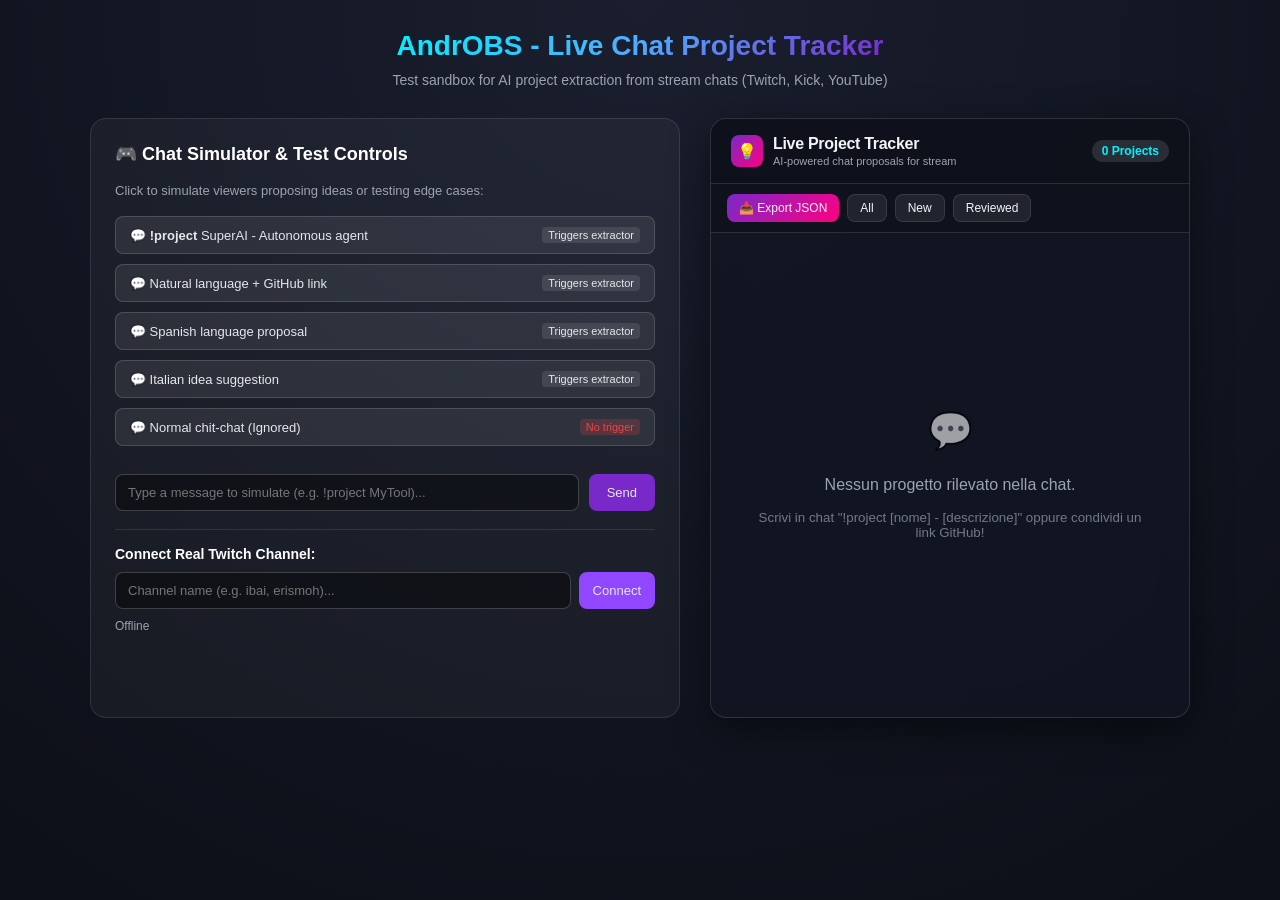
==== index.html @ 9c3f2694 "Initial commit: AndrOBS Live Chat Project Tracker" ====
<!DOCTYPE html>
<html lang="en">
<head>
  <meta charset="UTF-8">
  <meta name="viewport" content="width=device-width, initial-scale=1.0">
  <title>AndrOBS - Live Chat Project Tracker (Demo & Test Sandbox)</title>
  <link rel="stylesheet" href="chat_project_tracker.css">
  <style>
    body {
      margin: 0;
      padding: 30px;
      background: radial-gradient(circle at top, #1a1e2e 0%, #0c0f17 100%);
      color: #fff;
      font-family: -apple-system, BlinkMacSystemFont, "Segoe UI", Roboto, sans-serif;
      min-height: 100vh;
      box-sizing: border-box;
      display: flex;
      flex-direction: column;
      align-items: center;
    }

    .demo-header {
      text-align: center;
      margin-bottom: 30px;
      max-width: 800px;
    }

    .demo-header h1 {
      font-size: 28px;
      margin: 0 0 10px 0;
      background: linear-gradient(135deg, #00f2fe 0%, #4facfe 50%, #7928ca 100%);
      -webkit-background-clip: text;
      -webkit-text-fill-color: transparent;
    }

    .demo-header p {
      color: #9ca3af;
      margin: 0;
      font-size: 14px;
    }

    .layout-grid {
      display: grid;
      grid-template-columns: 1fr 480px;
      gap: 30px;
      max-width: 1100px;
      width: 100%;
    }

    .chat-sim-card {
      background: rgba(255, 255, 255, 0.04);
      border: 1px solid rgba(255, 255, 255, 0.1);
      border-radius: 16px;
      padding: 24px;
      display: flex;
      flex-direction: column;
      gap: 18px;
      box-sizing: border-box;
    }

    .chat-sim-card h2 {
      margin: 0;
      font-size: 18px;
      display: flex;
      align-items: center;
      gap: 8px;
    }

    .sim-buttons {
      display: flex;
      flex-direction: column;
      gap: 10px;
    }

    .sim-btn {
      background: rgba(255, 255, 255, 0.08);
      border: 1px solid rgba(255, 255, 255, 0.15);
      color: #e5e7eb;
      padding: 10px 14px;
      border-radius: 8px;
      font-size: 13px;
      text-align: left;
      cursor: pointer;
      transition: all 0.2s ease;
      display: flex;
      justify-content: space-between;
      align-items: center;
    }

    .sim-btn:hover {
      background: rgba(255, 255, 255, 0.15);
      border-color: #00f2fe;
      transform: translateX(4px);
    }

    .sim-btn span.badge {
      font-size: 11px;
      padding: 2px 6px;
      border-radius: 4px;
      background: rgba(255, 255, 255, 0.1);
    }

    .custom-msg-wrap {
      display: flex;
      gap: 10px;
      margin-top: 10px;
    }

    .custom-input {
      flex: 1;
      background: rgba(0, 0, 0, 0.4);
      border: 1px solid rgba(255, 255, 255, 0.2);
      border-radius: 8px;
      padding: 10px 12px;
      color: #fff;
      font-size: 13px;
    }

    .custom-input:focus {
      outline: none;
      border-color: #7928ca;
    }

    .twitch-connect-box {
      border-top: 1px solid rgba(255, 255, 255, 0.1);
      padding-top: 16px;
      display: flex;
      flex-direction: column;
      gap: 10px;
    }

    .twitch-input-row {
      display: flex;
      gap: 8px;
    }

    .status-pill {
      font-size: 12px;
      color: #9ca3af;
    }
  </style>
</head>
<body>

  <div class="demo-header">
    <h1>AndrOBS - Live Chat Project Tracker</h1>
    <p>Test sandbox for AI project extraction from stream chats (Twitch, Kick, YouTube)</p>
  </div>

  <div class="layout-grid">
    <!-- Left column: Chat Simulation & Live Twitch connection -->
    <div class="chat-sim-card">
      <h2>🎮 Chat Simulator & Test Controls</h2>
      <p style="color: #9ca3af; font-size: 13px; margin: 0;">Click to simulate viewers proposing ideas or testing edge cases:</p>

      <div class="sim-buttons">
        <button class="sim-btn" onclick="sendSimMsg('AlexDev', '!project SuperAI - Autonomous agent for Discord moderation', '#60a5fa')">
          <span>💬 <b>!project</b> SuperAI - Autonomous agent</span>
          <span class="badge">Triggers extractor</span>
        </button>

        <button class="sim-btn" onclick="sendSimMsg('SofiaCode', 'Hey streamer! Check out my open-source project: https://github.com/sofia/voice-transcriber-app', '#f472b6')">
          <span>💬 Natural language + GitHub link</span>
          <span class="badge">Triggers extractor</span>
        </button>

        <button class="sim-btn" onclick="sendSimMsg('Carlos_VE', '¡Hola! He creado una app para calcular estadísticas de la NBA: https://nbastats.vercel.app', '#34d399')">
          <span>💬 Spanish language proposal</span>
          <span class="badge">Triggers extractor</span>
        </button>

        <button class="sim-btn" onclick="sendSimMsg('MarcoIT', 'Un\'idea per te: potresti fare un bot che riassume la chat ogni 10 minuti!', '#fbbf24')">
          <span>💬 Italian idea suggestion</span>
          <span class="badge">Triggers extractor</span>
        </button>

        <button class="sim-btn" onclick="sendSimMsg('Gamer99', 'GG streamer! Great play, keep it up!', '#9ca3af')">
          <span>💬 Normal chit-chat (Ignored)</span>
          <span class="badge" style="background: rgba(239, 68, 68, 0.2); color: #ef4444;">No trigger</span>
        </button>
      </div>

      <div class="custom-msg-wrap">
        <input type="text" id="custom-text" class="custom-input" placeholder="Type a message to simulate (e.g. !project MyTool)..." onkeydown="if(event.key==='Enter') sendCustomMsg()">
        <button class="sim-btn" style="background: #7928ca; border: none; padding: 10px 18px;" onclick="sendCustomMsg()">Send</button>
      </div>

      <!-- Real Twitch Channel Connect option -->
      <div class="twitch-connect-box">
        <h3 style="margin: 0; font-size: 14px;">Connect Real Twitch Channel:</h3>
        <div class="twitch-input-row">
          <input type="text" id="twitch-channel" class="custom-input" placeholder="Channel name (e.g. ibai, erismoh)...">
          <button class="sim-btn" style="background: #9146ff; border: none;" onclick="connectTwitchChannel()">Connect</button>
        </div>
        <div id="twitch-status" class="status-pill">Offline</div>
      </div>
    </div>

    <!-- Right column: The Widget Root -->
    <div id="chat-project-tracker-root"></div>
  </div>

  <script src="chat_project_tracker.js"></script>
  <script>
    // Initialize the Tracker
    const tracker = new ChatProjectTracker({
      containerId: 'chat-project-tracker-root',
      onProjectAdded: (p) => {
        console.log('[Tracker] New Project captured:', p);
      }
    });
    window.chatTracker = tracker;

    // Simulation helper
    function sendSimMsg(author, text, color) {
      const msg = {
        id: 'msg_' + Date.now(),
        author: author,
        text: text,
        color: color || '#60a5fa',
        timestamp: Date.now()
      };
      tracker.processMessage(msg);
    }

    function sendCustomMsg() {
      const input = document.getElementById('custom-text');
      const text = input.value.trim();
      if (!text) return;
      sendSimMsg('Viewer', text, '#a78bfa');
      input.value = '';
    }

    // Real Twitch connection via WebSocket IRC
    let socket = null;
    function connectTwitchChannel() {
      const input = document.getElementById('twitch-channel');
      const statusEl = document.getElementById('twitch-status');
      const channel = input.value.trim().toLowerCase();
      if (!channel) return;

      if (socket) socket.close();
      statusEl.textContent = `Connecting to #${channel}...`;
      statusEl.style.color = '#fbbf24';

      socket = new WebSocket('wss://irc-ws.chat.twitch.tv:443');
      socket.onopen = () => {
        socket.send('CAP REQ :twitch.tv/tags');
        socket.send('PASS SCHMOOPIIE');
        socket.send(`NICK justinfan${Math.floor(Math.random() * 80000)}`);
        socket.send(`JOIN #${channel}`);
        statusEl.textContent = `Connected to #${channel}`;
        statusEl.style.color = '#34d399';
      };

      socket.onmessage = (event) => {
        const lines = event.data.split('\r\n');
        lines.forEach(line => {
          if (line.startsWith('PING')) {
            socket.send('PONG :tmi.twitch.tv');
          } else if (line.includes('PRIVMSG')) {
            // Simple parser
            const parts = line.split(' ');
            let tags = {};
            if (parts[0].startsWith('@')) {
              parts[0].substring(1).split(';').forEach(kv => {
                const [k, v] = kv.split('=');
                tags[k] = v;
              });
              parts.shift();
            }
            const author = tags['display-name'] || (parts[0].split('!')[0].substring(1));
            const color = tags['color'] || '#60a5fa';
            parts.shift(); // remove command
            parts.shift(); // remove channel
            const text = parts.join(' ').substring(1);
            
            tracker.processMessage({
              id: tags['id'] || ('tw_' + Date.now()),
              author: author,
              text: text,
              color: color,
              timestamp: Date.now()
            });
          }
        });
      };

      socket.onerror = () => {
        statusEl.textContent = `Error connecting to #${channel}`;
        statusEl.style.color = '#ef4444';
      };
    }
  </script>
</body>
</html>
---- chat_project_tracker.css ----
/* chat_project_tracker.css - AndrOBS Chat Project Tracker Widget */
:root {
  --cpt-bg: rgba(18, 22, 34, 0.90);
  --cpt-border: rgba(255, 255, 255, 0.12);
  --cpt-accent: #7928ca;
  --cpt-accent-gradient: linear-gradient(135deg, #7928ca 0%, #ff0080 100%);
  --cpt-accent-cyan: #00f2fe;
  --cpt-card-bg: rgba(255, 255, 255, 0.05);
  --cpt-card-hover: rgba(255, 255, 255, 0.09);
  --cpt-text-main: #f3f4f6;
  --cpt-text-muted: #9ca3af;
  --cpt-badge-new: #10b981;
  --cpt-badge-review: #f59e0b;
}

.cpt-container {
  font-family: -apple-system, BlinkMacSystemFont, "Segoe UI", Roboto, "Helvetica Neue", Arial, sans-serif;
  color: var(--cpt-text-main);
  background: var(--cpt-bg);
  backdrop-filter: blur(16px);
  -webkit-backdrop-filter: blur(16px);
  border: 1px solid var(--cpt-border);
  border-radius: 16px;
  box-shadow: 0 12px 40px rgba(0, 0, 0, 0.45);
  display: flex;
  flex-direction: column;
  max-width: 480px;
  width: 100%;
  height: 600px;
  overflow: hidden;
  box-sizing: border-box;
}

.cpt-header {
  padding: 16px 20px;
  background: rgba(0, 0, 0, 0.2);
  border-bottom: 1px solid var(--cpt-border);
  display: flex;
  align-items: center;
  justify-content: space-between;
}

.cpt-title-wrap {
  display: flex;
  align-items: center;
  gap: 10px;
}

.cpt-icon {
  width: 32px;
  height: 32px;
  background: var(--cpt-accent-gradient);
  border-radius: 8px;
  display: flex;
  align-items: center;
  justify-content: center;
  font-size: 16px;
  font-weight: bold;
}

.cpt-title {
  margin: 0;
  font-size: 16px;
  font-weight: 700;
  letter-spacing: -0.3px;
}

.cpt-subtitle {
  margin: 2px 0 0 0;
  font-size: 11px;
  color: var(--cpt-text-muted);
}

.cpt-badge-count {
  background: rgba(255, 255, 255, 0.12);
  color: var(--cpt-accent-cyan);
  padding: 4px 10px;
  border-radius: 20px;
  font-size: 12px;
  font-weight: 600;
}

.cpt-actions {
  display: flex;
  gap: 8px;
  padding: 10px 16px;
  background: rgba(0, 0, 0, 0.15);
  border-bottom: 1px solid var(--cpt-border);
}

.cpt-btn {
  background: rgba(255, 255, 255, 0.08);
  border: 1px solid rgba(255, 255, 255, 0.1);
  color: var(--cpt-text-main);
  padding: 6px 12px;
  border-radius: 8px;
  font-size: 12px;
  font-weight: 500;
  cursor: pointer;
  transition: all 0.2s ease;
}

.cpt-btn:hover {
  background: rgba(255, 255, 255, 0.15);
  border-color: rgba(255, 255, 255, 0.25);
  transform: translateY(-1px);
}

.cpt-btn-primary {
  background: var(--cpt-accent-gradient);
  border: none;
}

.cpt-btn-primary:hover {
  opacity: 0.9;
}

.cpt-list {
  flex: 1;
  padding: 14px 16px;
  overflow-y: auto;
  display: flex;
  flex-direction: column;
  gap: 12px;
}

.cpt-list::-webkit-scrollbar {
  width: 6px;
}

.cpt-list::-webkit-scrollbar-thumb {
  background: rgba(255, 255, 255, 0.15);
  border-radius: 3px;
}

.cpt-card {
  background: var(--cpt-card-bg);
  border: 1px solid var(--cpt-border);
  border-radius: 12px;
  padding: 12px 14px;
  transition: all 0.2s ease;
  position: relative;
  display: flex;
  flex-direction: column;
  gap: 6px;
}

.cpt-card:hover {
  background: var(--cpt-card-hover);
  border-color: rgba(255, 255, 255, 0.22);
  transform: translateY(-2px);
  box-shadow: 0 4px 15px rgba(0, 0, 0, 0.2);
}

.cpt-card-header {
  display: flex;
  align-items: center;
  justify-content: space-between;
  gap: 8px;
}

.cpt-card-title {
  font-size: 14px;
  font-weight: 600;
  margin: 0;
  color: #fff;
  display: flex;
  align-items: center;
  gap: 6px;
}

.cpt-tag {
  font-size: 10px;
  font-weight: 600;
  padding: 2px 7px;
  border-radius: 4px;
  text-transform: uppercase;
}

.cpt-tag-new {
  background: rgba(16, 185, 129, 0.2);
  color: var(--cpt-badge-new);
  border: 1px solid rgba(16, 185, 129, 0.3);
}

.cpt-tag-reviewed {
  background: rgba(245, 158, 11, 0.2);
  color: var(--cpt-badge-review);
  border: 1px solid rgba(245, 158, 11, 0.3);
}

.cpt-card-desc {
  font-size: 12px;
  color: var(--cpt-text-muted);
  margin: 0;
  line-height: 1.4;
}

.cpt-card-footer {
  display: flex;
  align-items: center;
  justify-content: space-between;
  margin-top: 4px;
  font-size: 11px;
}

.cpt-card-author {
  color: #60a5fa;
  font-weight: 500;
}

.cpt-card-link {
  color: var(--cpt-accent-cyan);
  text-decoration: none;
  font-weight: 500;
  display: inline-flex;
  align-items: center;
  gap: 4px;
}

.cpt-card-link:hover {
  text-decoration: underline;
}

.cpt-empty-state {
  display: flex;
  flex-direction: column;
  align-items: center;
  justify-content: center;
  height: 100%;
  color: var(--cpt-text-muted);
  text-align: center;
  padding: 20px;
}

.cpt-empty-icon {
  font-size: 36px;
  margin-bottom: 8px;
  opacity: 0.6;
}
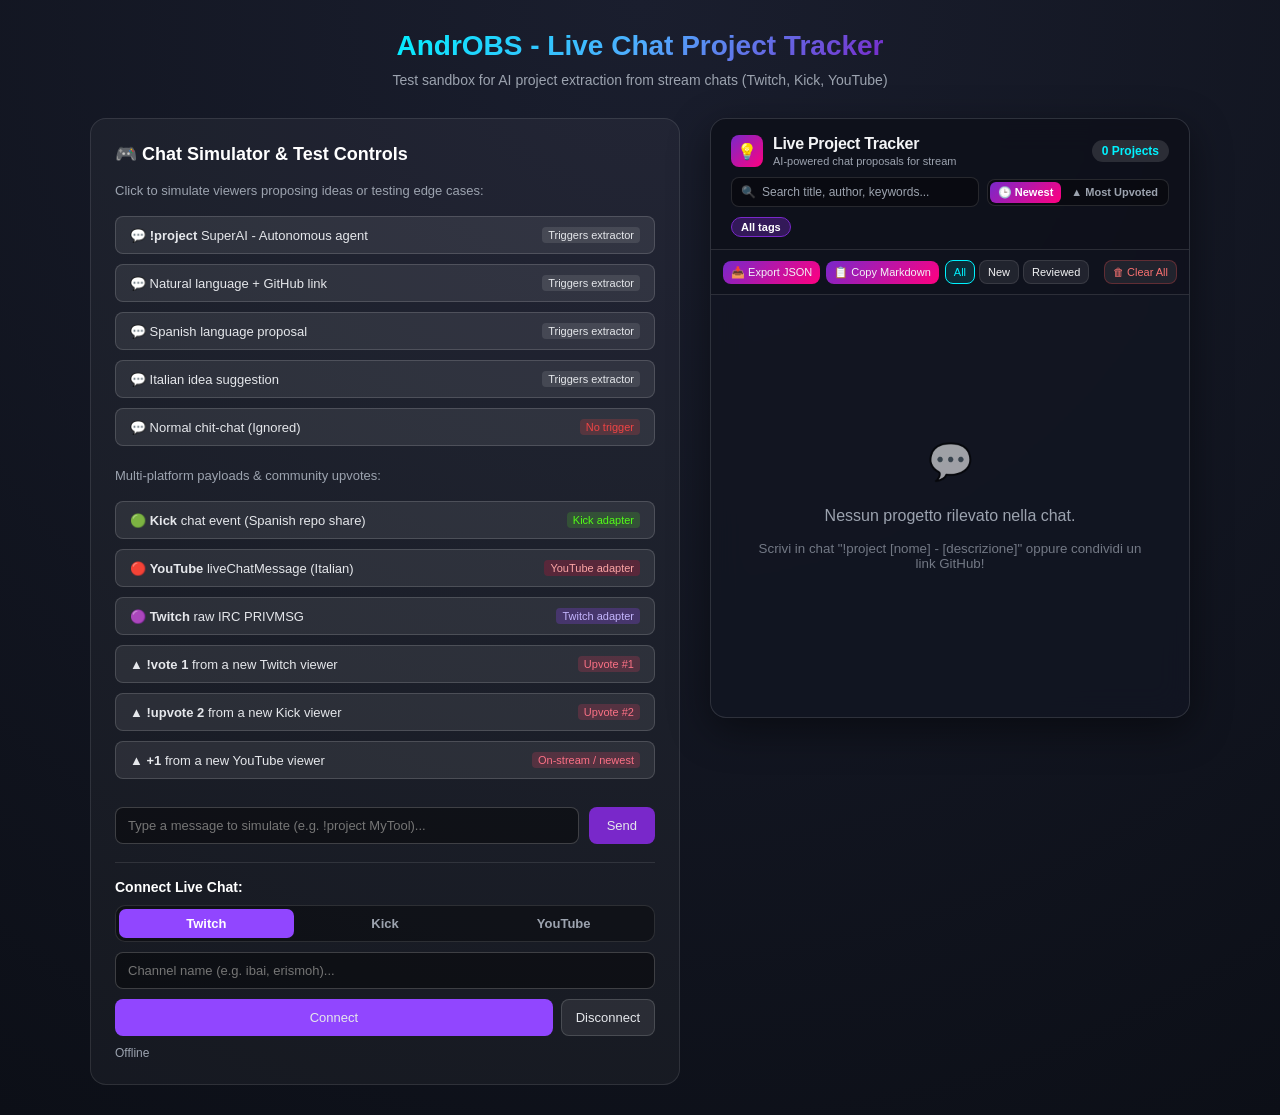
==== commit c3e9a9aa: "Add Show on Stream overlay, community upvotes with sort toggle, and Kick/YouTube chat connectors Co-" ====
--- a/index.html
+++ b/index.html
@@ -121,7 +121,18 @@
       border-color: #7928ca;
     }
 
-    .twitch-connect-box {
+    .sim-section-label {
+      color: #9ca3af;
+      font-size: 13px;
+      margin: 4px 0 0 0;
+    }
+
+    .sim-btn span.badge-kick { background: rgba(83, 252, 24, 0.15); color: #53fc18; }
+    .sim-btn span.badge-youtube { background: rgba(255, 0, 51, 0.2); color: #fca5a5; }
+    .sim-btn span.badge-twitch { background: rgba(145, 70, 255, 0.25); color: #c4b5fd; }
+    .sim-btn span.badge-vote { background: rgba(244, 63, 94, 0.2); color: #fb7185; }
+
+    .connect-box {
       border-top: 1px solid rgba(255, 255, 255, 0.1);
       padding-top: 16px;
       display: flex;
@@ -129,10 +140,52 @@
       gap: 10px;
     }
 
-    .twitch-input-row {
-      display: flex;
+    .platform-tabs {
+      display: flex;
+      gap: 4px;
+      padding: 3px;
+      background: rgba(0, 0, 0, 0.35);
+      border: 1px solid rgba(255, 255, 255, 0.12);
+      border-radius: 10px;
+    }
+
+    .platform-tab {
+      flex: 1;
+      background: transparent;
+      border: none;
+      border-radius: 7px;
+      color: #9ca3af;
+      padding: 7px 10px;
+      font-size: 13px;
+      font-weight: 600;
+      cursor: pointer;
+      transition: all 0.2s ease;
+    }
+
+    .platform-tab:hover { color: #fff; }
+    .platform-tab[aria-selected="true"] { color: #fff; background: var(--tab-color); }
+    .platform-tab[data-platform="kick"][aria-selected="true"] { color: #0b0e14; }
+
+    .platform-panel {
+      display: flex;
+      flex-direction: column;
       gap: 8px;
     }
+
+    .platform-panel[hidden] { display: none; }
+
+    .platform-hint {
+      font-size: 11px;
+      color: #6b7280;
+      margin: 0;
+    }
+
+    .connect-row {
+      display: flex;
+      gap: 8px;
+    }
+
+    .connect-row .sim-btn { justify-content: center; }
 
     .status-pill {
       font-size: 12px;
@@ -180,19 +233,71 @@
         </button>
       </div>
 
+      <p class="sim-section-label">Multi-platform payloads & community upvotes:</p>
+      <div class="sim-buttons">
+        <button class="sim-btn" onclick="simKickMessage()">
+          <span>🟢 <b>Kick</b> chat event (Spanish repo share)</span>
+          <span class="badge badge-kick">Kick adapter</span>
+        </button>
+
+        <button class="sim-btn" onclick="simYouTubeMessage()">
+          <span>🔴 <b>YouTube</b> liveChatMessage (Italian)</span>
+          <span class="badge badge-youtube">YouTube adapter</span>
+        </button>
+
+        <button class="sim-btn" onclick="simTwitchIrc()">
+          <span>🟣 <b>Twitch</b> raw IRC PRIVMSG</span>
+          <span class="badge badge-twitch">Twitch adapter</span>
+        </button>
+
+        <button class="sim-btn" onclick="simTwitchVote('!vote 1')">
+          <span>▲ <b>!vote 1</b> from a new Twitch viewer</span>
+          <span class="badge badge-vote">Upvote #1</span>
+        </button>
+
+        <button class="sim-btn" onclick="simKickVote('!upvote 2')">
+          <span>▲ <b>!upvote 2</b> from a new Kick viewer</span>
+          <span class="badge badge-vote">Upvote #2</span>
+        </button>
+
+        <button class="sim-btn" onclick="simYouTubeVote('+1')">
+          <span>▲ <b>+1</b> from a new YouTube viewer</span>
+          <span class="badge badge-vote">On-stream / newest</span>
+        </button>
+      </div>
+
       <div class="custom-msg-wrap">
         <input type="text" id="custom-text" class="custom-input" placeholder="Type a message to simulate (e.g. !project MyTool)..." onkeydown="if(event.key==='Enter') sendCustomMsg()">
         <button class="sim-btn" style="background: #7928ca; border: none; padding: 10px 18px;" onclick="sendCustomMsg()">Send</button>
       </div>
 
-      <!-- Real Twitch Channel Connect option -->
-      <div class="twitch-connect-box">
-        <h3 style="margin: 0; font-size: 14px;">Connect Real Twitch Channel:</h3>
-        <div class="twitch-input-row">
+      <!-- Live chat connection: Twitch / Kick / YouTube -->
+      <div class="connect-box">
+        <h3 style="margin: 0; font-size: 14px;">Connect Live Chat:</h3>
+        <div class="platform-tabs" role="tablist" aria-label="Chat platform">
+          <button class="platform-tab" role="tab" data-platform="twitch" style="--tab-color: #9146ff;" aria-selected="true">Twitch</button>
+          <button class="platform-tab" role="tab" data-platform="kick" style="--tab-color: #53fc18;" aria-selected="false">Kick</button>
+          <button class="platform-tab" role="tab" data-platform="youtube" style="--tab-color: #ff0033;" aria-selected="false">YouTube</button>
+        </div>
+
+        <div class="platform-panel" role="tabpanel" data-platform="twitch">
           <input type="text" id="twitch-channel" class="custom-input" placeholder="Channel name (e.g. ibai, erismoh)...">
-          <button class="sim-btn" style="background: #9146ff; border: none;" onclick="connectTwitchChannel()">Connect</button>
         </div>
-        <div id="twitch-status" class="status-pill">Offline</div>
+        <div class="platform-panel" role="tabpanel" data-platform="kick" hidden>
+          <input type="text" id="kick-channel" class="custom-input" placeholder="Channel name or chatroom ID (e.g. xqc or 668)...">
+          <p class="platform-hint">If Kick blocks the channel lookup, enter the numeric chatroom ID instead.</p>
+        </div>
+        <div class="platform-panel" role="tabpanel" data-platform="youtube" hidden>
+          <input type="text" id="youtube-video" class="custom-input" placeholder="Live video URL or ID (e.g. youtube.com/watch?v=...)">
+          <input type="password" id="youtube-key" class="custom-input" placeholder="YouTube Data API v3 key" autocomplete="off">
+          <p class="platform-hint">The API key is only kept in memory for this tab and is never saved.</p>
+        </div>
+
+        <div class="connect-row">
+          <button class="sim-btn" id="connect-btn" style="flex: 1; background: #9146ff; border: none;" onclick="connectLiveChat()">Connect</button>
+          <button class="sim-btn" id="disconnect-btn" onclick="disconnectLiveChat()">Disconnect</button>
+        </div>
+        <div id="connect-status" class="status-pill">Offline</div>
       </div>
     </div>
 
@@ -200,6 +305,7 @@
     <div id="chat-project-tracker-root"></div>
   </div>
 
+  <script src="chat_connectors.js"></script>
   <script src="chat_project_tracker.js"></script>
   <script>
     // Initialize the Tracker
@@ -231,65 +337,126 @@
       input.value = '';
     }
 
-    // Real Twitch connection via WebSocket IRC
-    let socket = null;
+    // ---------- Multi-platform simulators (raw payloads go through the real adapters) ----------
+    const VIEWER_NAMES = ['PixelPablo', 'LunaLoops', 'ByteBard', 'GiuliaGG', 'NeoNacho', 'CodeKoala', 'MateoMod', 'RustyRaccoon'];
+    let simViewerSeq = 0;
+    function nextViewer() {
+      const name = VIEWER_NAMES[simViewerSeq % VIEWER_NAMES.length];
+      const round = Math.floor(simViewerSeq / VIEWER_NAMES.length);
+      simViewerSeq++;
+      return round ? `${name}${round + 1}` : name;
+    }
+
+    function kickFrame(username, color, content) {
+      // Shape of a kick.com Pusher frame on channel chatrooms.<id>.v2 (data is a JSON string).
+      return JSON.stringify({
+        event: 'App\\Events\\ChatMessageEvent',
+        channel: 'chatrooms.668.v2',
+        data: JSON.stringify({
+          id: crypto.randomUUID(),
+          chatroom_id: 668,
+          content,
+          type: 'message',
+          created_at: new Date().toISOString(),
+          sender: { id: 1000 + simViewerSeq, username, slug: username.toLowerCase(), identity: { color, badges: [] } }
+        })
+      });
+    }
+
+    function youTubeItem(displayName, text, extra = {}) {
+      // Shape of a YouTube Data API v3 liveChatMessage resource.
+      return {
+        kind: 'youtube#liveChatMessage',
+        id: 'LCC.' + Math.random().toString(36).slice(2, 14),
+        snippet: { type: 'textMessageEvent', publishedAt: new Date().toISOString(), hasDisplayContent: true, displayMessage: text, textMessageDetails: { messageText: text } },
+        authorDetails: { channelId: 'UC' + Math.random().toString(36).slice(2, 12), displayName, isChatOwner: false, isChatModerator: false, isChatSponsor: false, ...extra }
+      };
+    }
+
+    function feed(msg) {
+      if (msg) tracker.processMessage(msg);
+    }
+
+    function simKickMessage() {
+      feed(KickAdapter.parse(kickFrame('KickDev_AR', '#53FC18',
+        'Buenas! Les comparto mi repo [emote:37226:KEKW] https://github.com/kickdev/stream-overlay-kit para overlays en vivo')));
+    }
+
+    function simYouTubeMessage() {
+      feed(YouTubeAdapter.parse(youTubeItem('@LucaBuilds',
+        "Ho creato un'estensione per sottotitoli live in OBS: https://live-subs.netlify.app", { isChatSponsor: true })));
+    }
+
+    function simTwitchIrc() {
+      const line = `@badge-info=;badges=;color=#FF7F50;display-name=NightOwl_Dev;id=${crypto.randomUUID()};tmi-sent-ts=${Date.now()} ` +
+        ':nightowl_dev!nightowl_dev@nightowl_dev.tmi.twitch.tv PRIVMSG #androbs :I built a tool that turns VODs into blog posts https://vod2blog.vercel.app';
+      feed(TwitchAdapter.parseLine(line));
+    }
+
+    function simTwitchVote(text) {
+      const name = nextViewer();
+      feed(TwitchAdapter.parseLine(`@color=#A78BFA;display-name=${name};id=${crypto.randomUUID()} :${name.toLowerCase()}!${name.toLowerCase()}@x.tmi.twitch.tv PRIVMSG #androbs :${text}`));
+    }
+
+    function simKickVote(text) {
+      feed(KickAdapter.parse(kickFrame(nextViewer(), '#53FC18', text)));
+    }
+
+    function simYouTubeVote(text) {
+      feed(YouTubeAdapter.parse(youTubeItem('@' + nextViewer(), text)));
+    }
+
+    // ---------- Live chat connectors ----------
+    let activePlatform = 'twitch';
+    let connector = null;
+
+    function setStatus(state, text) {
+      const el = document.getElementById('connect-status');
+      el.textContent = text;
+      el.style.color = { connecting: '#fbbf24', connected: '#34d399', error: '#ef4444' }[state] || '#9ca3af';
+    }
+
+    document.querySelectorAll('.platform-tab').forEach(tab => {
+      tab.addEventListener('click', () => {
+        activePlatform = tab.dataset.platform;
+        document.querySelectorAll('.platform-tab').forEach(t => t.setAttribute('aria-selected', String(t === tab)));
+        document.querySelectorAll('.platform-panel').forEach(p => { p.hidden = p.dataset.platform !== activePlatform; });
+        const btn = document.getElementById('connect-btn');
+        btn.style.background = CPT_PLATFORMS[activePlatform].color;
+        btn.style.color = activePlatform === 'kick' ? '#0b0e14' : '#fff';
+        btn.textContent = `Connect ${CPT_PLATFORMS[activePlatform].label}`;
+      });
+    });
+
+    function connectLiveChat() {
+      if (connector) connector.disconnect();
+      connector = createChatConnector(activePlatform, {
+        onMessage: msg => tracker.processMessage(msg),
+        onStatus: setStatus
+      });
+      if (activePlatform === 'kick') {
+        connector.connect({ channel: document.getElementById('kick-channel').value });
+      } else if (activePlatform === 'youtube') {
+        connector.connect({ video: document.getElementById('youtube-video').value, apiKey: document.getElementById('youtube-key').value });
+      } else {
+        connector.connect({ channel: document.getElementById('twitch-channel').value });
+      }
+    }
+
+    function disconnectLiveChat() {
+      if (connector) connector.disconnect();
+      connector = null;
+      setStatus('offline', 'Offline');
+    }
+
+    ['twitch-channel', 'kick-channel', 'youtube-video', 'youtube-key'].forEach(id => {
+      document.getElementById(id).addEventListener('keydown', e => { if (e.key === 'Enter') connectLiveChat(); });
+    });
+
+    // Backwards-compatible alias for the previous Twitch-only button.
     function connectTwitchChannel() {
-      const input = document.getElementById('twitch-channel');
-      const statusEl = document.getElementById('twitch-status');
-      const channel = input.value.trim().toLowerCase();
-      if (!channel) return;
-
-      if (socket) socket.close();
-      statusEl.textContent = `Connecting to #${channel}...`;
-      statusEl.style.color = '#fbbf24';
-
-      socket = new WebSocket('wss://irc-ws.chat.twitch.tv:443');
-      socket.onopen = () => {
-        socket.send('CAP REQ :twitch.tv/tags');
-        socket.send('PASS SCHMOOPIIE');
-        socket.send(`NICK justinfan${Math.floor(Math.random() * 80000)}`);
-        socket.send(`JOIN #${channel}`);
-        statusEl.textContent = `Connected to #${channel}`;
-        statusEl.style.color = '#34d399';
-      };
-
-      socket.onmessage = (event) => {
-        const lines = event.data.split('\r\n');
-        lines.forEach(line => {
-          if (line.startsWith('PING')) {
-            socket.send('PONG :tmi.twitch.tv');
-          } else if (line.includes('PRIVMSG')) {
-            // Simple parser
-            const parts = line.split(' ');
-            let tags = {};
-            if (parts[0].startsWith('@')) {
-              parts[0].substring(1).split(';').forEach(kv => {
-                const [k, v] = kv.split('=');
-                tags[k] = v;
-              });
-              parts.shift();
-            }
-            const author = tags['display-name'] || (parts[0].split('!')[0].substring(1));
-            const color = tags['color'] || '#60a5fa';
-            parts.shift(); // remove command
-            parts.shift(); // remove channel
-            const text = parts.join(' ').substring(1);
-            
-            tracker.processMessage({
-              id: tags['id'] || ('tw_' + Date.now()),
-              author: author,
-              text: text,
-              color: color,
-              timestamp: Date.now()
-            });
-          }
-        });
-      };
-
-      socket.onerror = () => {
-        statusEl.textContent = `Error connecting to #${channel}`;
-        statusEl.style.color = '#ef4444';
-      };
+      document.querySelector('.platform-tab[data-platform="twitch"]').click();
+      connectLiveChat();
     }
   </script>
 </body>
--- a/chat_project_tracker.css
+++ b/chat_project_tracker.css
@@ -29,15 +29,94 @@
   height: 600px;
   overflow: hidden;
   box-sizing: border-box;
+  position: relative;
 }
 
 .cpt-header {
-  padding: 16px 20px;
+  padding: 16px 20px 12px;
   background: rgba(0, 0, 0, 0.2);
   border-bottom: 1px solid var(--cpt-border);
   display: flex;
+  flex-direction: column;
+  gap: 10px;
+}
+
+.cpt-header-top {
+  display: flex;
   align-items: center;
   justify-content: space-between;
+}
+
+.cpt-search-wrap {
+  position: relative;
+  display: flex;
+  align-items: center;
+}
+
+.cpt-search-icon {
+  position: absolute;
+  left: 10px;
+  font-size: 12px;
+  opacity: 0.6;
+  pointer-events: none;
+}
+
+.cpt-search {
+  width: 100%;
+  box-sizing: border-box;
+  background: rgba(0, 0, 0, 0.35);
+  border: 1px solid var(--cpt-border);
+  border-radius: 8px;
+  padding: 7px 10px 7px 30px;
+  color: var(--cpt-text-main);
+  font-size: 12px;
+  font-family: inherit;
+  transition: border-color 0.2s ease, box-shadow 0.2s ease;
+}
+
+.cpt-search::placeholder {
+  color: var(--cpt-text-muted);
+}
+
+.cpt-search:focus {
+  outline: none;
+  border-color: var(--cpt-accent);
+  box-shadow: 0 0 0 2px rgba(121, 40, 202, 0.25);
+}
+
+.cpt-tag-filters {
+  display: flex;
+  flex-wrap: wrap;
+  gap: 6px;
+}
+
+.cpt-tag-chip {
+  background: rgba(255, 255, 255, 0.06);
+  border: 1px solid var(--cpt-border);
+  color: var(--cpt-text-muted);
+  padding: 3px 9px;
+  border-radius: 999px;
+  font-size: 11px;
+  font-weight: 600;
+  font-family: inherit;
+  cursor: pointer;
+  transition: all 0.2s ease;
+}
+
+.cpt-tag-chip:hover {
+  color: var(--cpt-text-main);
+  border-color: rgba(255, 255, 255, 0.25);
+}
+
+.cpt-tag-chip.cpt-active {
+  color: #fff;
+  background: rgba(121, 40, 202, 0.35);
+  border-color: var(--cpt-accent);
+}
+
+.cpt-chip-count {
+  opacity: 0.7;
+  margin-left: 2px;
 }
 
 .cpt-title-wrap {
@@ -82,8 +161,10 @@
 
 .cpt-actions {
   display: flex;
-  gap: 8px;
-  padding: 10px 16px;
+  flex-wrap: wrap;
+  align-items: center;
+  gap: 6px;
+  padding: 10px 12px;
   background: rgba(0, 0, 0, 0.15);
   border-bottom: 1px solid var(--cpt-border);
 }
@@ -112,7 +193,35 @@
 }
 
 .cpt-btn-primary:hover {
+  background: var(--cpt-accent-gradient);
   opacity: 0.9;
+}
+
+.cpt-actions .cpt-btn {
+  padding: 5px 8px;
+  font-size: 11px;
+}
+
+.cpt-filter-group {
+  display: flex;
+  gap: 4px;
+}
+
+.cpt-btn.cpt-active {
+  background: rgba(0, 242, 254, 0.12);
+  border-color: var(--cpt-accent-cyan);
+  color: var(--cpt-accent-cyan);
+}
+
+.cpt-btn-danger {
+  margin-left: auto;
+  color: #f87171;
+  border-color: rgba(239, 68, 68, 0.3);
+}
+
+.cpt-btn-danger:hover {
+  background: rgba(239, 68, 68, 0.15);
+  border-color: rgba(239, 68, 68, 0.5);
 }
 
 .cpt-list {
@@ -238,3 +347,429 @@
   margin-bottom: 8px;
   opacity: 0.6;
 }
+
+.cpt-card-tags {
+  display: flex;
+  flex-wrap: wrap;
+  gap: 4px;
+}
+
+.cpt-card-tags:empty {
+  display: none;
+}
+
+.cpt-mini-tag {
+  font-size: 10px;
+  font-weight: 600;
+  color: var(--cpt-text-muted);
+}
+
+.cpt-tag-github { color: #e5e7eb; }
+.cpt-tag-gitlab { color: #fb923c; }
+.cpt-tag-vercel { color: #f9fafb; }
+.cpt-tag-netlify { color: #2dd4bf; }
+.cpt-tag-web { color: #60a5fa; }
+.cpt-tag-app { color: #c084fc; }
+.cpt-tag-idea { color: #fbbf24; }
+.cpt-tag-project { color: #34d399; }
+
+.cpt-toast {
+  position: absolute;
+  left: 50%;
+  bottom: 16px;
+  transform: translate(-50%, 12px);
+  max-width: calc(100% - 32px);
+  padding: 8px 14px;
+  border-radius: 8px;
+  font-size: 12px;
+  font-weight: 600;
+  color: #fff;
+  background: rgba(16, 185, 129, 0.92);
+  box-shadow: 0 8px 24px rgba(0, 0, 0, 0.4);
+  opacity: 0;
+  pointer-events: none;
+  transition: opacity 0.25s ease, transform 0.25s ease;
+  z-index: 10;
+}
+
+.cpt-toast-visible {
+  opacity: 1;
+  transform: translate(-50%, 0);
+}
+
+.cpt-toast-warn { background: rgba(245, 158, 11, 0.92); }
+.cpt-toast-error { background: rgba(239, 68, 68, 0.92); }
+
+/* ---------- Sort toggle ---------- */
+.cpt-search-row {
+  display: flex;
+  align-items: center;
+  gap: 8px;
+}
+
+.cpt-search-row .cpt-search-wrap {
+  flex: 1;
+  min-width: 0;
+}
+
+.cpt-sort-toggle {
+  display: flex;
+  flex-shrink: 0;
+  padding: 2px;
+  gap: 2px;
+  background: rgba(0, 0, 0, 0.35);
+  border: 1px solid var(--cpt-border);
+  border-radius: 8px;
+}
+
+.cpt-sort-btn {
+  background: transparent;
+  border: none;
+  border-radius: 6px;
+  color: var(--cpt-text-muted);
+  padding: 4px 8px;
+  font-size: 11px;
+  font-weight: 600;
+  font-family: inherit;
+  white-space: nowrap;
+  cursor: pointer;
+  transition: all 0.2s ease;
+}
+
+.cpt-sort-btn:hover {
+  color: var(--cpt-text-main);
+}
+
+.cpt-sort-btn.cpt-active {
+  color: #fff;
+  background: var(--cpt-accent-gradient);
+}
+
+/* ---------- Cards: number, upvotes, platform, on-air ---------- */
+.cpt-card-badges {
+  display: flex;
+  align-items: center;
+  gap: 6px;
+  flex-shrink: 0;
+}
+
+.cpt-num {
+  font-size: 11px;
+  font-weight: 700;
+  color: var(--cpt-accent-cyan);
+  background: rgba(0, 242, 254, 0.1);
+  border: 1px solid rgba(0, 242, 254, 0.25);
+  border-radius: 5px;
+  padding: 1px 5px;
+  font-variant-numeric: tabular-nums;
+}
+
+.cpt-upvotes {
+  font-size: 11px;
+  font-weight: 700;
+  padding: 2px 7px;
+  border-radius: 999px;
+  color: var(--cpt-text-muted);
+  background: rgba(255, 255, 255, 0.06);
+  border: 1px solid var(--cpt-border);
+  font-variant-numeric: tabular-nums;
+  white-space: nowrap;
+}
+
+.cpt-upvotes.cpt-has-votes {
+  color: #fb7185;
+  background: rgba(244, 63, 94, 0.14);
+  border-color: rgba(244, 63, 94, 0.4);
+}
+
+.cpt-vote-bump {
+  animation: cpt-vote-bump 0.6s cubic-bezier(0.34, 1.56, 0.64, 1);
+}
+
+@keyframes cpt-vote-bump {
+  0% { transform: scale(1); }
+  35% { transform: scale(1.35); box-shadow: 0 0 14px rgba(244, 63, 94, 0.7); }
+  100% { transform: scale(1); }
+}
+
+.cpt-card-footer {
+  flex-wrap: wrap;
+  gap: 6px;
+}
+
+.cpt-card-actions {
+  display: flex;
+  flex-wrap: wrap;
+  align-items: center;
+  justify-content: flex-end;
+  gap: 6px;
+  margin-left: auto;
+}
+
+.cpt-btn-xs {
+  padding: 2px 6px;
+  font-size: 10px;
+}
+
+.cpt-btn-stream {
+  border-color: rgba(0, 242, 254, 0.35);
+}
+
+.cpt-btn-stream.cpt-active {
+  color: #fecaca;
+  background: rgba(239, 68, 68, 0.2);
+  border-color: rgba(239, 68, 68, 0.6);
+}
+
+.cpt-card.cpt-on-air {
+  border-color: rgba(239, 68, 68, 0.6);
+  box-shadow: 0 0 0 1px rgba(239, 68, 68, 0.35), 0 0 18px rgba(239, 68, 68, 0.25);
+}
+
+.cpt-platform-badge {
+  display: inline-block;
+  margin-left: 4px;
+  padding: 0 5px;
+  border-radius: 4px;
+  font-size: 9px;
+  font-weight: 700;
+  letter-spacing: 0.3px;
+  text-transform: uppercase;
+  vertical-align: 1px;
+}
+
+.cpt-platform-twitch { color: #c4b5fd; background: rgba(145, 70, 255, 0.22); }
+.cpt-platform-kick { color: #53fc18; background: rgba(83, 252, 24, 0.14); }
+.cpt-platform-youtube { color: #fca5a5; background: rgba(255, 0, 51, 0.2); }
+
+/* ---------- "Show on Stream" lower-third overlay ---------- */
+.cpt-overlay {
+  --cpt-overlay-duration: 8000ms;
+  position: fixed;
+  left: 48px;
+  bottom: 56px;
+  z-index: 2147483000;
+  width: min(680px, calc(100vw - 96px));
+  display: flex;
+  overflow: hidden;
+  box-sizing: border-box;
+  font-family: -apple-system, BlinkMacSystemFont, "Segoe UI", Roboto, "Helvetica Neue", Arial, sans-serif;
+  color: #fff;
+  background:
+    linear-gradient(120deg, rgba(255, 255, 255, 0.16) 0%, rgba(255, 255, 255, 0.04) 45%, rgba(121, 40, 202, 0.12) 100%),
+    rgba(10, 12, 22, 0.55);
+  backdrop-filter: blur(22px) saturate(170%);
+  -webkit-backdrop-filter: blur(22px) saturate(170%);
+  border: 1px solid rgba(255, 255, 255, 0.2);
+  border-radius: 18px;
+  box-shadow: 0 24px 60px rgba(0, 0, 0, 0.5), inset 0 1px 0 rgba(255, 255, 255, 0.28);
+  opacity: 0;
+  transform: translateX(calc(-100% - 80px)) skewX(-4deg);
+  transition: transform 0.75s cubic-bezier(0.16, 1, 0.3, 1), opacity 0.5s ease;
+  pointer-events: none;
+}
+
+.cpt-overlay.cpt-overlay-in {
+  opacity: 1;
+  transform: translateX(0) skewX(0);
+  pointer-events: auto;
+}
+
+.cpt-overlay.cpt-overlay-out {
+  opacity: 0;
+  transform: translateX(-60px) scale(0.97);
+  filter: blur(6px);
+  transition: transform 0.6s cubic-bezier(0.7, 0, 0.84, 0), opacity 0.6s ease, filter 0.6s ease;
+  pointer-events: none;
+}
+
+.cpt-overlay-accent {
+  flex: 0 0 6px;
+  background: linear-gradient(180deg, #00f2fe 0%, #7928ca 55%, #ff0080 100%);
+  background-size: 100% 200%;
+  animation: cpt-accent-flow 3s ease-in-out infinite alternate;
+}
+
+@keyframes cpt-accent-flow {
+  from { background-position: 0 0; }
+  to { background-position: 0 100%; }
+}
+
+.cpt-overlay-body {
+  flex: 1;
+  min-width: 0;
+  padding: 16px 22px 20px;
+  display: flex;
+  flex-direction: column;
+  gap: 4px;
+}
+
+.cpt-overlay-in .cpt-overlay-body > * {
+  animation: cpt-overlay-rise 0.6s cubic-bezier(0.16, 1, 0.3, 1) both;
+}
+.cpt-overlay-in .cpt-overlay-body > :nth-child(1) { animation-delay: 0.15s; }
+.cpt-overlay-in .cpt-overlay-body > :nth-child(2) { animation-delay: 0.25s; }
+.cpt-overlay-in .cpt-overlay-body > :nth-child(3) { animation-delay: 0.33s; }
+.cpt-overlay-in .cpt-overlay-body > :nth-child(4) { animation-delay: 0.41s; }
+.cpt-overlay-in .cpt-overlay-body > :nth-child(5) { animation-delay: 0.49s; }
+
+@keyframes cpt-overlay-rise {
+  from { opacity: 0; transform: translateY(10px); }
+  to { opacity: 1; transform: translateY(0); }
+}
+
+.cpt-overlay-eyebrow {
+  display: flex;
+  align-items: center;
+  flex-wrap: wrap;
+  gap: 6px;
+  margin-bottom: 2px;
+}
+
+.cpt-overlay-live {
+  display: inline-flex;
+  align-items: center;
+  gap: 6px;
+  font-size: 11px;
+  font-weight: 800;
+  letter-spacing: 1.6px;
+  text-transform: uppercase;
+  color: #e0f2fe;
+}
+
+.cpt-overlay-dot {
+  width: 8px;
+  height: 8px;
+  border-radius: 50%;
+  background: #ef4444;
+  box-shadow: 0 0 0 0 rgba(239, 68, 68, 0.7);
+  animation: cpt-live-pulse 1.6s ease-out infinite;
+}
+
+@keyframes cpt-live-pulse {
+  0% { box-shadow: 0 0 0 0 rgba(239, 68, 68, 0.7); }
+  70% { box-shadow: 0 0 0 8px rgba(239, 68, 68, 0); }
+  100% { box-shadow: 0 0 0 0 rgba(239, 68, 68, 0); }
+}
+
+.cpt-overlay-chip {
+  font-size: 11px;
+  font-weight: 700;
+  padding: 1px 7px;
+  border-radius: 999px;
+  background: rgba(255, 255, 255, 0.12);
+  border: 1px solid rgba(255, 255, 255, 0.16);
+  font-variant-numeric: tabular-nums;
+}
+
+.cpt-overlay-votes {
+  color: #fecdd3;
+  background: rgba(244, 63, 94, 0.22);
+  border-color: rgba(244, 63, 94, 0.45);
+}
+
+.cpt-overlay-title {
+  font-size: 26px;
+  font-weight: 800;
+  letter-spacing: -0.5px;
+  line-height: 1.15;
+  text-shadow: 0 2px 12px rgba(0, 0, 0, 0.45);
+  white-space: nowrap;
+  overflow: hidden;
+  text-overflow: ellipsis;
+}
+
+.cpt-overlay-author {
+  font-size: 14px;
+  font-weight: 600;
+  color: rgba(255, 255, 255, 0.75);
+}
+
+.cpt-overlay-desc {
+  font-size: 14px;
+  line-height: 1.45;
+  color: rgba(255, 255, 255, 0.88);
+  display: -webkit-box;
+  -webkit-line-clamp: 2;
+  -webkit-box-orient: vertical;
+  overflow: hidden;
+}
+
+.cpt-overlay-link {
+  align-self: flex-start;
+  max-width: 100%;
+  margin-top: 6px;
+  padding: 4px 12px;
+  border-radius: 999px;
+  font-size: 13px;
+  font-weight: 700;
+  color: #00f2fe;
+  text-decoration: none;
+  background: rgba(0, 242, 254, 0.1);
+  border: 1px solid rgba(0, 242, 254, 0.35);
+  white-space: nowrap;
+  overflow: hidden;
+  text-overflow: ellipsis;
+  box-sizing: border-box;
+}
+
+.cpt-overlay-link:hover {
+  background: rgba(0, 242, 254, 0.2);
+}
+
+.cpt-overlay-close {
+  position: absolute;
+  top: 10px;
+  right: 10px;
+  width: 24px;
+  height: 24px;
+  border-radius: 50%;
+  border: 1px solid rgba(255, 255, 255, 0.2);
+  background: rgba(0, 0, 0, 0.35);
+  color: #fff;
+  font-size: 11px;
+  cursor: pointer;
+  opacity: 0;
+  transition: opacity 0.2s ease;
+}
+
+.cpt-overlay:hover .cpt-overlay-close,
+.cpt-overlay-close:focus-visible {
+  opacity: 1;
+}
+
+.cpt-overlay-progress {
+  position: absolute;
+  left: 0;
+  right: 0;
+  bottom: 0;
+  height: 3px;
+  background: linear-gradient(90deg, #00f2fe, #7928ca, #ff0080);
+  transform-origin: left center;
+  transform: scaleX(0);
+}
+
+.cpt-overlay-in .cpt-overlay-progress {
+  animation: cpt-overlay-progress var(--cpt-overlay-duration) linear forwards;
+}
+
+@keyframes cpt-overlay-progress {
+  from { transform: scaleX(1); }
+  to { transform: scaleX(0); }
+}
+
+@media (prefers-reduced-motion: reduce) {
+  .cpt-overlay,
+  .cpt-overlay.cpt-overlay-in,
+  .cpt-overlay.cpt-overlay-out {
+    transform: none;
+    filter: none;
+    transition: opacity 0.4s ease;
+  }
+  .cpt-overlay-in .cpt-overlay-body > *,
+  .cpt-overlay-accent,
+  .cpt-overlay-dot,
+  .cpt-vote-bump {
+    animation: none;
+  }
+}
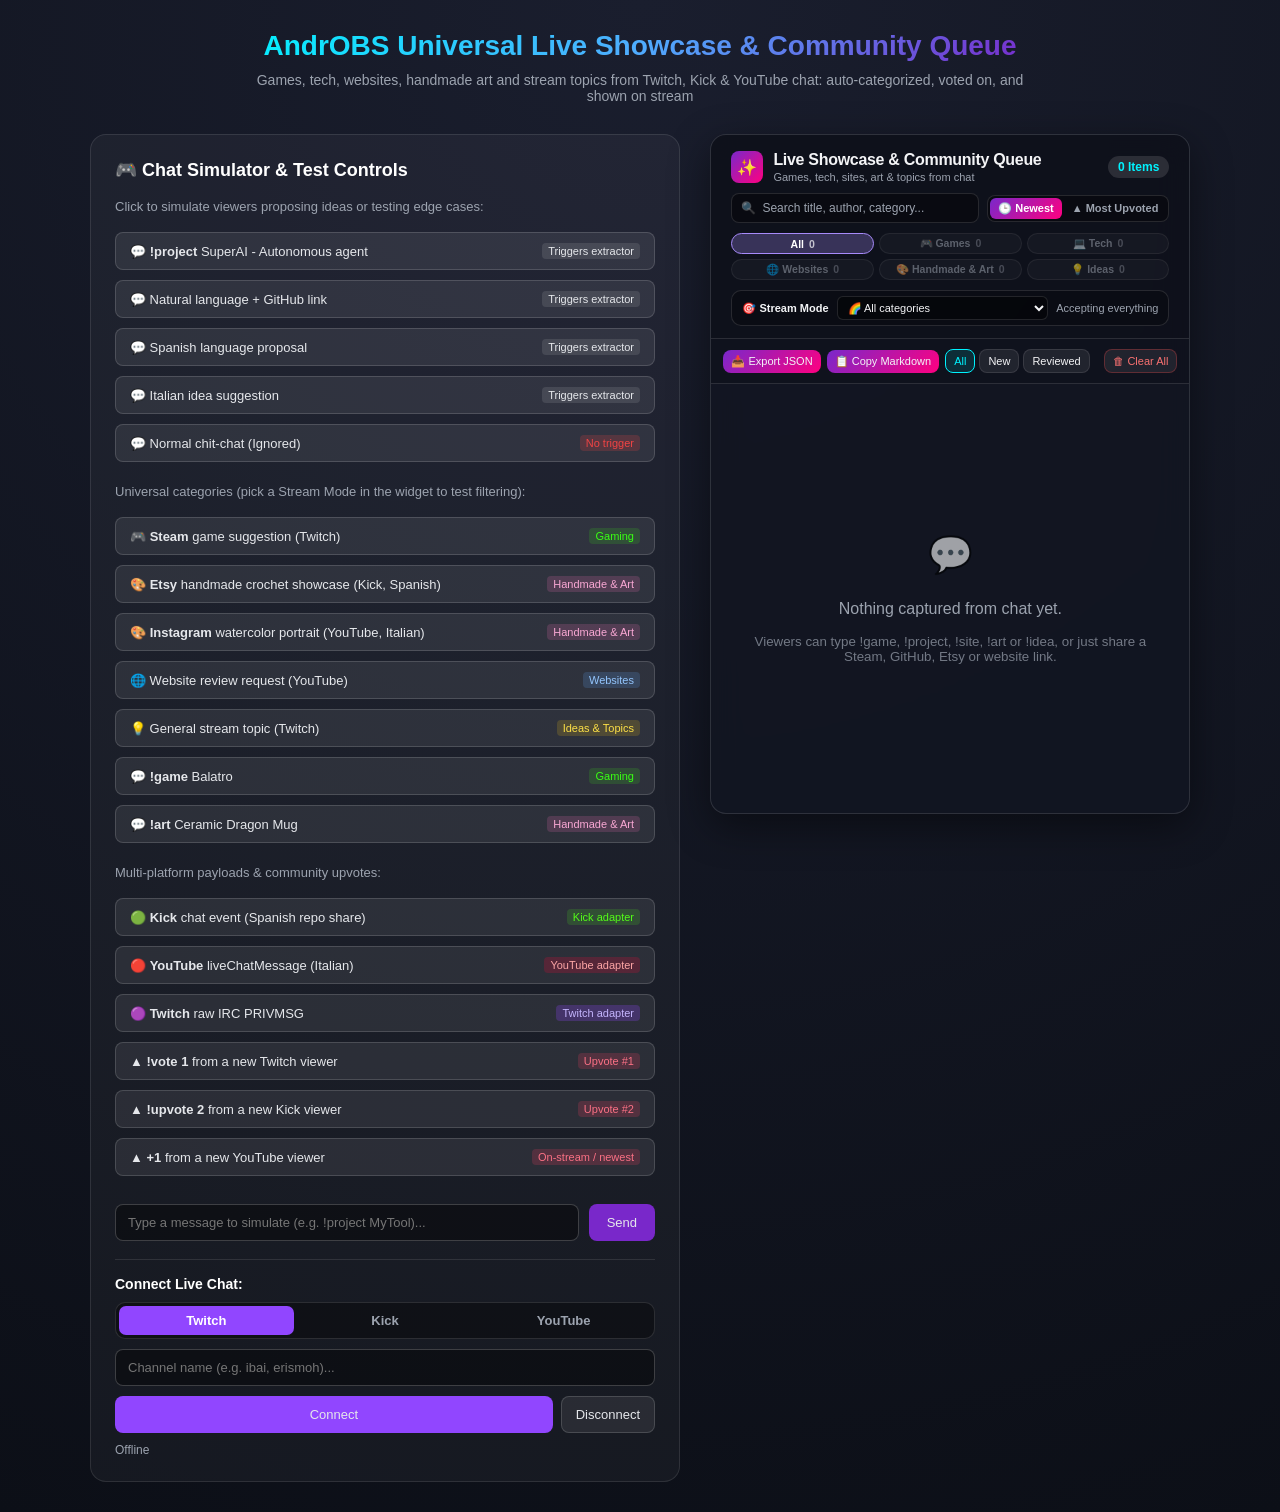
==== commit 0b07d0b8: "Universal Live Showcase: 5 categories with auto-detection & commands, category chips, Stream Mode, t" ====
--- a/index.html
+++ b/index.html
@@ -3,7 +3,7 @@
 <head>
   <meta charset="UTF-8">
   <meta name="viewport" content="width=device-width, initial-scale=1.0">
-  <title>AndrOBS - Live Chat Project Tracker (Demo & Test Sandbox)</title>
+  <title>AndrOBS Universal Live Showcase &amp; Community Queue (Demo &amp; Test Sandbox)</title>
   <link rel="stylesheet" href="chat_project_tracker.css">
   <style>
     body {
@@ -131,6 +131,10 @@
     .sim-btn span.badge-youtube { background: rgba(255, 0, 51, 0.2); color: #fca5a5; }
     .sim-btn span.badge-twitch { background: rgba(145, 70, 255, 0.25); color: #c4b5fd; }
     .sim-btn span.badge-vote { background: rgba(244, 63, 94, 0.2); color: #fb7185; }
+    .sim-btn span.badge-gaming { background: rgba(57, 255, 20, 0.14); color: #39ff14; }
+    .sim-btn span.badge-art { background: rgba(244, 114, 182, 0.18); color: #f9a8d4; }
+    .sim-btn span.badge-web { background: rgba(96, 165, 250, 0.18); color: #93c5fd; }
+    .sim-btn span.badge-idea { background: rgba(250, 204, 21, 0.16); color: #fde047; }
 
     .connect-box {
       border-top: 1px solid rgba(255, 255, 255, 0.1);
@@ -196,8 +200,8 @@
 <body>
 
   <div class="demo-header">
-    <h1>AndrOBS - Live Chat Project Tracker</h1>
-    <p>Test sandbox for AI project extraction from stream chats (Twitch, Kick, YouTube)</p>
+    <h1>AndrOBS Universal Live Showcase &amp; Community Queue</h1>
+    <p>Games, tech, websites, handmade art and stream topics from Twitch, Kick &amp; YouTube chat: auto-categorized, voted on, and shown on stream</p>
   </div>
 
   <div class="layout-grid">
@@ -230,6 +234,44 @@
         <button class="sim-btn" onclick="sendSimMsg('Gamer99', 'GG streamer! Great play, keep it up!', '#9ca3af')">
           <span>💬 Normal chit-chat (Ignored)</span>
           <span class="badge" style="background: rgba(239, 68, 68, 0.2); color: #ef4444;">No trigger</span>
+        </button>
+      </div>
+
+      <p class="sim-section-label">Universal categories (pick a Stream Mode in the widget to test filtering):</p>
+      <div class="sim-buttons">
+        <button class="sim-btn" onclick="simSteamSuggestion()">
+          <span>🎮 <b>Steam</b> game suggestion (Twitch)</span>
+          <span class="badge badge-gaming">Gaming</span>
+        </button>
+
+        <button class="sim-btn" onclick="simEtsyCraft()">
+          <span>🎨 <b>Etsy</b> handmade crochet showcase (Kick, Spanish)</span>
+          <span class="badge badge-art">Handmade &amp; Art</span>
+        </button>
+
+        <button class="sim-btn" onclick="simInstagramArt()">
+          <span>🎨 <b>Instagram</b> watercolor portrait (YouTube, Italian)</span>
+          <span class="badge badge-art">Handmade &amp; Art</span>
+        </button>
+
+        <button class="sim-btn" onclick="simWebsiteReview()">
+          <span>🌐 Website review request (YouTube)</span>
+          <span class="badge badge-web">Websites</span>
+        </button>
+
+        <button class="sim-btn" onclick="simStreamTopic()">
+          <span>💡 General stream topic (Twitch)</span>
+          <span class="badge badge-idea">Ideas &amp; Topics</span>
+        </button>
+
+        <button class="sim-btn" onclick="sendSimMsg('IndieRaul', '!game Balatro - poker roguelike, perfecto para el stream', '#22d3ee')">
+          <span>💬 <b>!game</b> Balatro</span>
+          <span class="badge badge-gaming">Gaming</span>
+        </button>
+
+        <button class="sim-btn" onclick="sendSimMsg('ClayCrafts', '!art Ceramic Dragon Mug - hand-painted and fired this weekend', '#fb923c')">
+          <span>💬 <b>!art</b> Ceramic Dragon Mug</span>
+          <span class="badge badge-art">Handmade &amp; Art</span>
         </button>
       </div>
 
@@ -393,6 +435,37 @@
       feed(TwitchAdapter.parseLine(line));
     }
 
+    function twitchLine(name, color, text) {
+      return `@color=${color};display-name=${name};id=${crypto.randomUUID()};tmi-sent-ts=${Date.now()} ` +
+        `:${name.toLowerCase()}!${name.toLowerCase()}@${name.toLowerCase()}.tmi.twitch.tv PRIVMSG #androbs :${text}`;
+    }
+
+    // ---------- Universal category simulators ----------
+    function simSteamSuggestion() {
+      feed(TwitchAdapter.parseLine(twitchLine('GameGuru_MX', '#39FF14',
+        'You should play Hades II next! https://store.steampowered.com/app/1145350/Hades_II/')));
+    }
+
+    function simEtsyCraft() {
+      feed(KickAdapter.parse(kickFrame('LunaTejidos', '#F472B6',
+        '¡Hola! Hice estos amigurumis a crochet [emote:39261:kkHeart] los vendo en https://www.etsy.com/listing/1234567890/handmade-crochet-bunny-amigurumi')));
+    }
+
+    function simInstagramArt() {
+      feed(YouTubeAdapter.parse(youTubeItem('@GiuliaAcquerelli',
+        'Ho dipinto questo ritratto ad acquerello 🎨 https://www.instagram.com/giulia.acquerelli/')));
+    }
+
+    function simWebsiteReview() {
+      feed(YouTubeAdapter.parse(youTubeItem('@AnnaDesigns',
+        'Can you review my portfolio website live? https://anna-designs.com')));
+    }
+
+    function simStreamTopic() {
+      feed(TwitchAdapter.parseLine(twitchLine('CuriousCat', '#FACC15',
+        "Topic idea: what's the hardest game you've ever beaten?")));
+    }
+
     function simTwitchVote(text) {
       const name = nextViewer();
       feed(TwitchAdapter.parseLine(`@color=#A78BFA;display-name=${name};id=${crypto.randomUUID()} :${name.toLowerCase()}!${name.toLowerCase()}@x.tmi.twitch.tv PRIVMSG #androbs :${text}`));
--- a/chat_project_tracker.css
+++ b/chat_project_tracker.css
@@ -26,7 +26,7 @@
   flex-direction: column;
   max-width: 480px;
   width: 100%;
-  height: 600px;
+  height: 680px;
   overflow: hidden;
   box-sizing: border-box;
   position: relative;
@@ -372,6 +372,23 @@
 .cpt-tag-app { color: #c084fc; }
 .cpt-tag-idea { color: #fbbf24; }
 .cpt-tag-project { color: #34d399; }
+.cpt-tag-steam { color: #93c5fd; }
+.cpt-tag-itchio { color: #fa5c5c; }
+.cpt-tag-etsy { color: #fb923c; }
+.cpt-tag-instagram { color: #f472b6; }
+
+button.cpt-mini-tag {
+  background: none;
+  border: none;
+  padding: 0;
+  font-family: inherit;
+  cursor: pointer;
+}
+
+button.cpt-mini-tag:hover,
+.cpt-mini-tag.cpt-active {
+  text-decoration: underline;
+}
 
 .cpt-toast {
   position: absolute;
@@ -545,6 +562,10 @@
 /* ---------- "Show on Stream" lower-third overlay ---------- */
 .cpt-overlay {
   --cpt-overlay-duration: 8000ms;
+  --cat-a: #00f2fe;
+  --cat-b: #7928ca;
+  --cat-c: #ff0080;
+  --cat-rgb: 0, 242, 254;
   position: fixed;
   left: 48px;
   bottom: 56px;
@@ -556,13 +577,13 @@
   font-family: -apple-system, BlinkMacSystemFont, "Segoe UI", Roboto, "Helvetica Neue", Arial, sans-serif;
   color: #fff;
   background:
-    linear-gradient(120deg, rgba(255, 255, 255, 0.16) 0%, rgba(255, 255, 255, 0.04) 45%, rgba(121, 40, 202, 0.12) 100%),
+    linear-gradient(120deg, rgba(255, 255, 255, 0.16) 0%, rgba(255, 255, 255, 0.04) 45%, rgba(var(--cat-rgb), 0.18) 100%),
     rgba(10, 12, 22, 0.55);
   backdrop-filter: blur(22px) saturate(170%);
   -webkit-backdrop-filter: blur(22px) saturate(170%);
-  border: 1px solid rgba(255, 255, 255, 0.2);
+  border: 1px solid rgba(var(--cat-rgb), 0.4);
   border-radius: 18px;
-  box-shadow: 0 24px 60px rgba(0, 0, 0, 0.5), inset 0 1px 0 rgba(255, 255, 255, 0.28);
+  box-shadow: 0 24px 60px rgba(0, 0, 0, 0.5), 0 0 48px rgba(var(--cat-rgb), 0.18), inset 0 1px 0 rgba(255, 255, 255, 0.28);
   opacity: 0;
   transform: translateX(calc(-100% - 80px)) skewX(-4deg);
   transition: transform 0.75s cubic-bezier(0.16, 1, 0.3, 1), opacity 0.5s ease;
@@ -585,7 +606,7 @@
 
 .cpt-overlay-accent {
   flex: 0 0 6px;
-  background: linear-gradient(180deg, #00f2fe 0%, #7928ca 55%, #ff0080 100%);
+  background: linear-gradient(180deg, var(--cat-a) 0%, var(--cat-b) 55%, var(--cat-c) 100%);
   background-size: 100% 200%;
   animation: cpt-accent-flow 3s ease-in-out infinite alternate;
 }
@@ -634,7 +655,7 @@
   font-weight: 800;
   letter-spacing: 1.6px;
   text-transform: uppercase;
-  color: #e0f2fe;
+  color: var(--cat-a);
 }
 
 .cpt-overlay-dot {
@@ -703,10 +724,10 @@
   border-radius: 999px;
   font-size: 13px;
   font-weight: 700;
-  color: #00f2fe;
+  color: var(--cat-a);
   text-decoration: none;
-  background: rgba(0, 242, 254, 0.1);
-  border: 1px solid rgba(0, 242, 254, 0.35);
+  background: rgba(var(--cat-rgb), 0.12);
+  border: 1px solid rgba(var(--cat-rgb), 0.4);
   white-space: nowrap;
   overflow: hidden;
   text-overflow: ellipsis;
@@ -714,7 +735,7 @@
 }
 
 .cpt-overlay-link:hover {
-  background: rgba(0, 242, 254, 0.2);
+  background: rgba(var(--cat-rgb), 0.24);
 }
 
 .cpt-overlay-close {
@@ -744,7 +765,7 @@
   right: 0;
   bottom: 0;
   height: 3px;
-  background: linear-gradient(90deg, #00f2fe, #7928ca, #ff0080);
+  background: linear-gradient(90deg, var(--cat-a), var(--cat-b), var(--cat-c));
   transform-origin: left center;
   transform: scaleX(0);
 }
@@ -767,9 +788,212 @@
     transition: opacity 0.4s ease;
   }
   .cpt-overlay-in .cpt-overlay-body > *,
+  .cpt-overlay-in .cpt-overlay-icon,
   .cpt-overlay-accent,
   .cpt-overlay-dot,
   .cpt-vote-bump {
     animation: none;
   }
 }
+
+/* ---------- Universal categories ---------- */
+.cpt-cat-filters {
+  display: grid;
+  grid-template-columns: repeat(3, minmax(0, 1fr));
+  gap: 5px;
+}
+
+.cpt-cat-chip {
+  --cat-a: #a78bfa;
+  --cat-rgb: 167, 139, 250;
+  padding: 3px 7px;
+  font-size: 10.5px;
+  white-space: nowrap;
+}
+
+.cpt-cat-chip:hover {
+  border-color: rgba(var(--cat-rgb), 0.6);
+}
+
+.cpt-cat-chip.cpt-active {
+  color: #fff;
+  background: rgba(var(--cat-rgb), 0.28);
+  border-color: var(--cat-a);
+}
+
+.cpt-cat-chip.cpt-empty:not(.cpt-active) {
+  opacity: 0.55;
+}
+
+.cpt-tag-pill {
+  background: rgba(255, 255, 255, 0.12);
+}
+
+.cpt-mode-row {
+  display: flex;
+  align-items: center;
+  gap: 8px;
+  padding: 5px 10px;
+  border-radius: 10px;
+  background: rgba(0, 0, 0, 0.25);
+  border: 1px solid var(--cpt-border);
+  font-size: 11px;
+  transition: background 0.2s ease, border-color 0.2s ease;
+}
+
+.cpt-mode-row.cpt-mode-active {
+  background: rgba(var(--cat-rgb), 0.12);
+  border-color: rgba(var(--cat-rgb), 0.5);
+}
+
+.cpt-mode-label {
+  font-weight: 700;
+  white-space: nowrap;
+}
+
+.cpt-mode-select {
+  flex: 1;
+  min-width: 0;
+  background: rgba(0, 0, 0, 0.4);
+  color: var(--cpt-text-main);
+  border: 1px solid var(--cpt-border);
+  border-radius: 6px;
+  padding: 4px 6px;
+  font-size: 11px;
+  font-family: inherit;
+  cursor: pointer;
+}
+
+.cpt-mode-select:focus {
+  outline: none;
+  border-color: var(--cpt-accent);
+}
+
+.cpt-mode-select option {
+  background: #121622;
+}
+
+.cpt-mode-note {
+  color: var(--cpt-text-muted);
+  white-space: nowrap;
+}
+
+.cpt-mode-active .cpt-mode-note {
+  color: var(--cat-a);
+  font-weight: 600;
+}
+
+.cpt-card::before {
+  content: '';
+  position: absolute;
+  left: 0;
+  top: 10px;
+  bottom: 10px;
+  width: 3px;
+  border-radius: 0 3px 3px 0;
+  background: var(--cat-a, transparent);
+}
+
+.cpt-cat-badge {
+  font-size: 10px;
+  font-weight: 700;
+  padding: 1px 7px;
+  border-radius: 999px;
+  color: var(--cat-a);
+  background: rgba(var(--cat-rgb), 0.14);
+  border: 1px solid rgba(var(--cat-rgb), 0.35);
+}
+
+/* Category-themed overlay */
+.cpt-overlay-icon {
+  flex: 0 0 64px;
+  align-self: center;
+  height: 64px;
+  margin-left: 18px;
+  border-radius: 16px;
+  display: grid;
+  place-items: center;
+  font-size: 34px;
+  background: linear-gradient(135deg, rgba(var(--cat-rgb), 0.38), rgba(255, 255, 255, 0.06));
+  border: 1px solid rgba(var(--cat-rgb), 0.55);
+  box-shadow: 0 0 26px rgba(var(--cat-rgb), 0.35), inset 0 1px 0 rgba(255, 255, 255, 0.3);
+}
+
+.cpt-overlay-in .cpt-overlay-icon {
+  animation: cpt-icon-pop 0.7s cubic-bezier(0.34, 1.56, 0.64, 1) 0.1s both;
+}
+
+@keyframes cpt-icon-pop {
+  from { opacity: 0; transform: scale(0.4) rotate(-14deg); }
+  to { opacity: 1; transform: scale(1) rotate(0); }
+}
+
+.cpt-overlay-cat {
+  color: var(--cat-a);
+  background: rgba(var(--cat-rgb), 0.16);
+  border-color: rgba(var(--cat-rgb), 0.45);
+}
+
+.cpt-overlay::after {
+  content: '';
+  position: absolute;
+  inset: 0;
+  border-radius: inherit;
+  pointer-events: none;
+}
+
+.cpt-overlay.cpt-cat-gaming::after {
+  background: repeating-linear-gradient(0deg, rgba(255, 255, 255, 0.035) 0 1px, transparent 1px 3px);
+}
+
+.cpt-overlay.cpt-cat-gaming .cpt-overlay-title {
+  font-style: italic;
+  text-transform: uppercase;
+  letter-spacing: 0.5px;
+  text-shadow: 0 0 18px rgba(var(--cat-rgb), 0.55), 0 2px 12px rgba(0, 0, 0, 0.45);
+}
+
+.cpt-overlay.cpt-cat-tech::after {
+  background-image:
+    linear-gradient(rgba(var(--cat-rgb), 0.07) 1px, transparent 1px),
+    linear-gradient(90deg, rgba(var(--cat-rgb), 0.07) 1px, transparent 1px);
+  background-size: 22px 22px;
+  -webkit-mask-image: linear-gradient(90deg, transparent 35%, #000);
+  mask-image: linear-gradient(90deg, transparent 35%, #000);
+}
+
+.cpt-overlay.cpt-cat-tech .cpt-overlay-live,
+.cpt-overlay.cpt-cat-tech .cpt-overlay-link {
+  font-family: "SFMono-Regular", Consolas, "Liberation Mono", Menlo, monospace;
+}
+
+.cpt-overlay.cpt-cat-web::after {
+  background: radial-gradient(circle at 92% 15%, rgba(var(--cat-rgb), 0.28), transparent 45%);
+}
+
+.cpt-overlay.cpt-cat-art {
+  border-radius: 26px;
+}
+
+.cpt-overlay.cpt-cat-art::after {
+  inset: 7px;
+  border: 1.5px dashed rgba(255, 255, 255, 0.3);
+  border-radius: 20px;
+}
+
+.cpt-overlay.cpt-cat-art .cpt-overlay-title {
+  font-family: Georgia, "Times New Roman", serif;
+  font-style: italic;
+  letter-spacing: 0;
+}
+
+.cpt-overlay.cpt-cat-idea::after {
+  background: radial-gradient(circle at 8% 50%, rgba(var(--cat-rgb), 0.25), transparent 40%);
+}
+
+/* Category palettes (keep last so they override the defaults above) */
+.cpt-cat-gaming { --cat-a: #39ff14; --cat-b: #00e5ff; --cat-c: #a855f7; --cat-rgb: 57, 255, 20; }
+.cpt-cat-tech { --cat-a: #00f2fe; --cat-b: #7928ca; --cat-c: #ff0080; --cat-rgb: 0, 242, 254; }
+.cpt-cat-web { --cat-a: #60a5fa; --cat-b: #22d3ee; --cat-c: #6366f1; --cat-rgb: 96, 165, 250; }
+.cpt-cat-art { --cat-a: #f472b6; --cat-b: #fb923c; --cat-c: #facc15; --cat-rgb: 244, 114, 182; }
+.cpt-cat-idea { --cat-a: #facc15; --cat-b: #f97316; --cat-c: #fde68a; --cat-rgb: 250, 204, 21; }
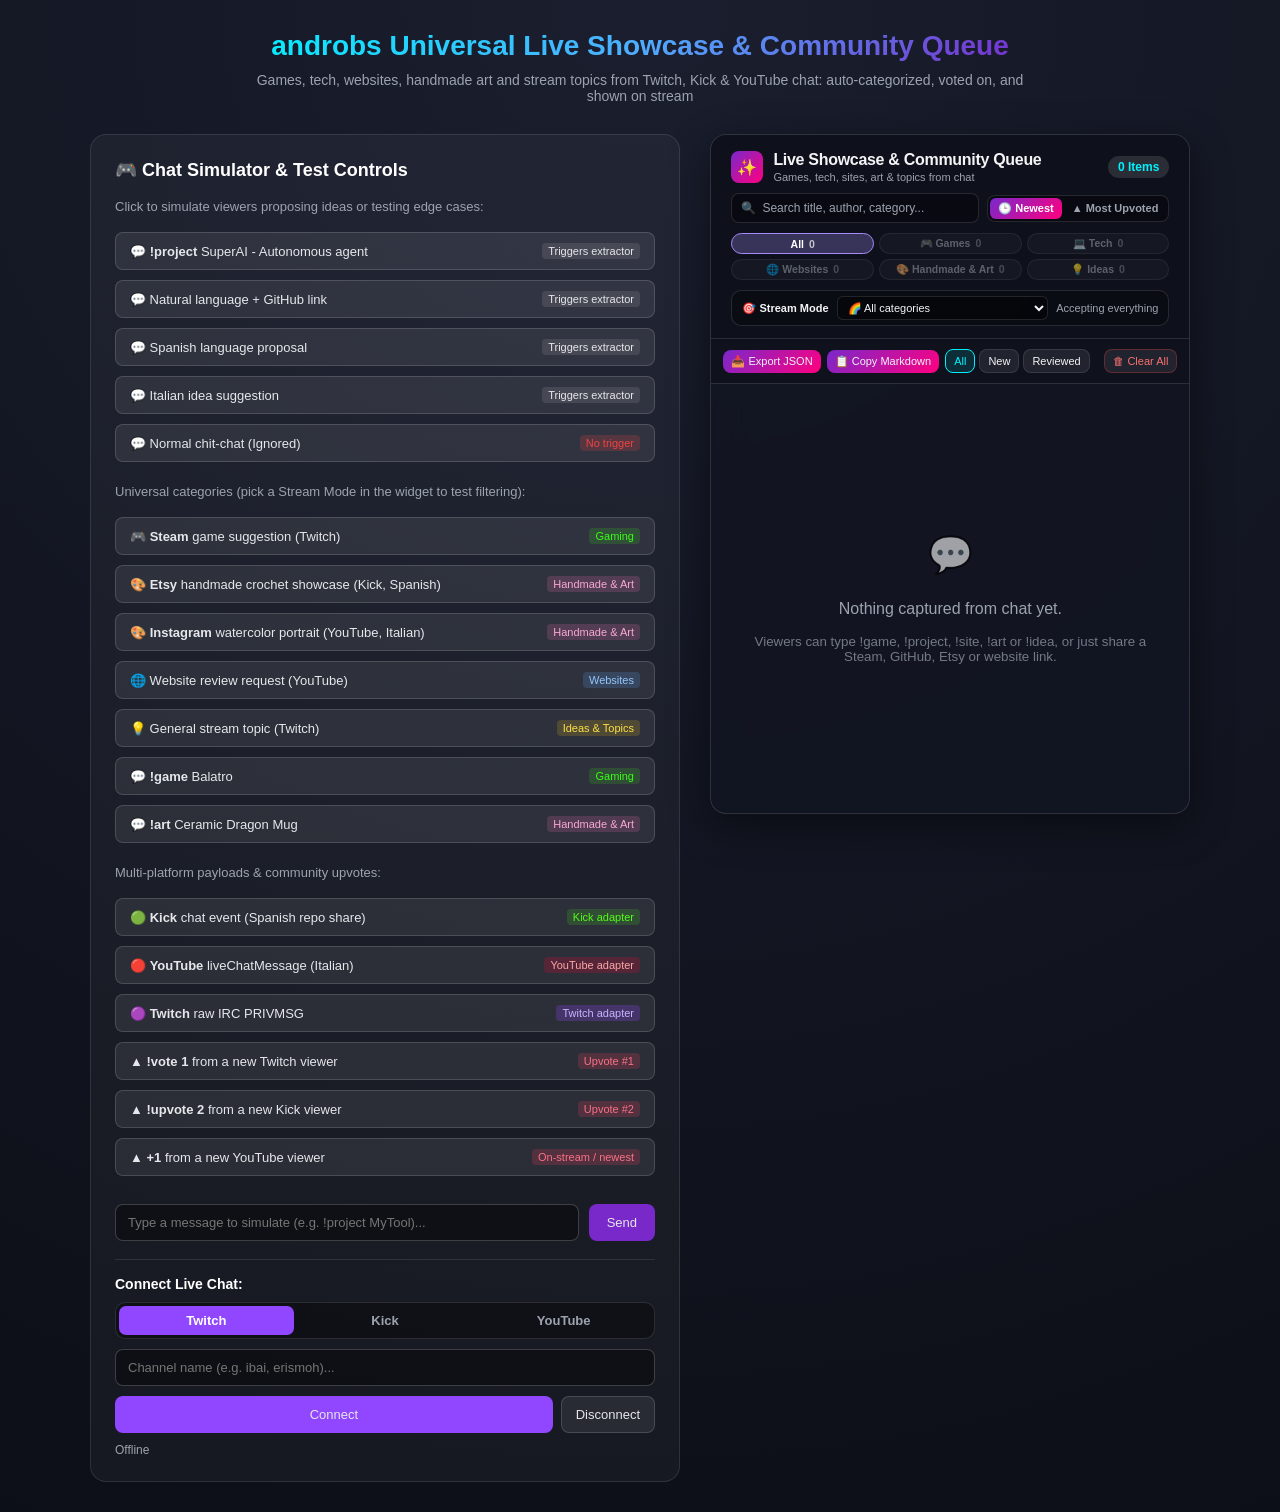
==== commit a31e8167: "Rename AndrOBS to androbs (all lowercase) Co-Authored-By: Devin AI <158243242+devin-ai-integration[b" ====
--- a/index.html
+++ b/index.html
@@ -3,7 +3,7 @@
 <head>
   <meta charset="UTF-8">
   <meta name="viewport" content="width=device-width, initial-scale=1.0">
-  <title>AndrOBS Universal Live Showcase &amp; Community Queue (Demo &amp; Test Sandbox)</title>
+  <title>androbs Universal Live Showcase &amp; Community Queue (Demo &amp; Test Sandbox)</title>
   <link rel="stylesheet" href="chat_project_tracker.css">
   <style>
     body {
@@ -200,7 +200,7 @@
 <body>
 
   <div class="demo-header">
-    <h1>AndrOBS Universal Live Showcase &amp; Community Queue</h1>
+    <h1>androbs Universal Live Showcase &amp; Community Queue</h1>
     <p>Games, tech, websites, handmade art and stream topics from Twitch, Kick &amp; YouTube chat: auto-categorized, voted on, and shown on stream</p>
   </div>
 
--- a/chat_project_tracker.css
+++ b/chat_project_tracker.css
@@ -1,4 +1,4 @@
-/* chat_project_tracker.css - AndrOBS Chat Project Tracker Widget */
+/* chat_project_tracker.css - androbs Chat Project Tracker Widget */
 :root {
   --cpt-bg: rgba(18, 22, 34, 0.90);
   --cpt-border: rgba(255, 255, 255, 0.12);
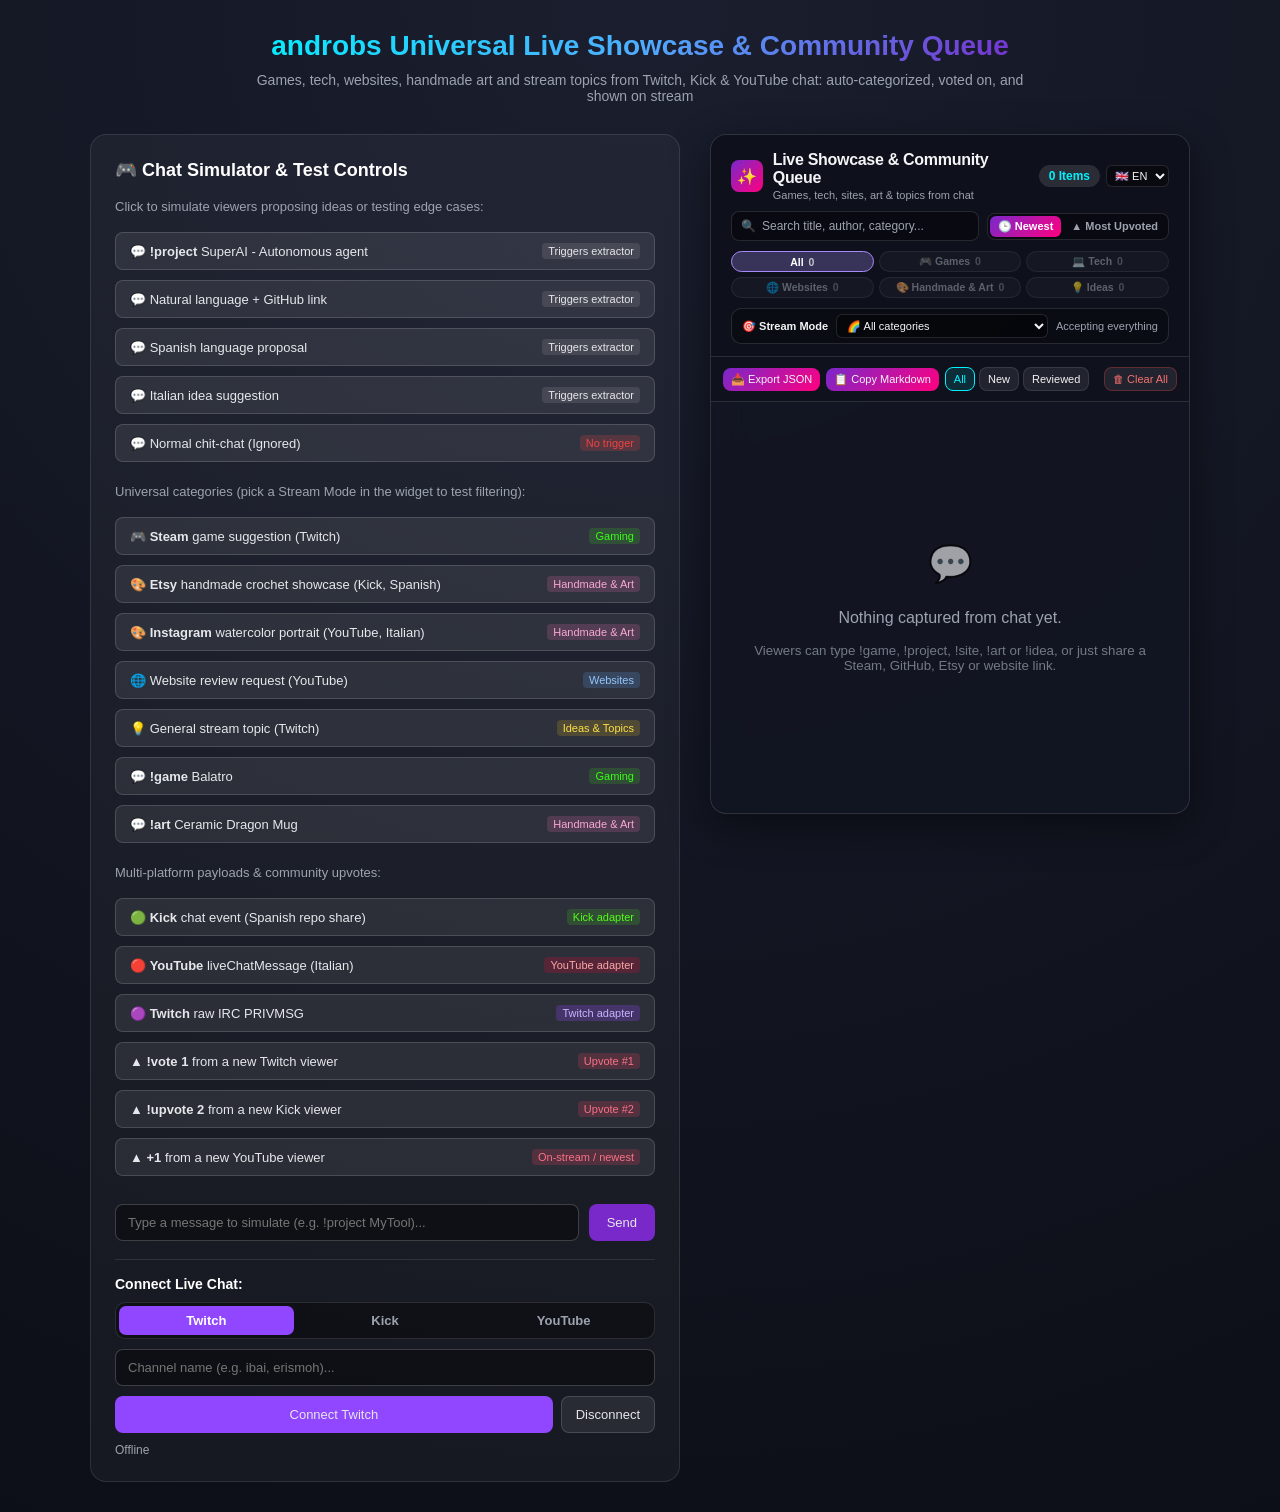
==== commit f9d9a3fd: "Translate the widget, overlay and demo page into Italian, Spanish, English and Japanese Co-Authored-" ====
--- a/index.html
+++ b/index.html
@@ -200,144 +200,144 @@
 <body>
 
   <div class="demo-header">
-    <h1>androbs Universal Live Showcase &amp; Community Queue</h1>
-    <p>Games, tech, websites, handmade art and stream topics from Twitch, Kick &amp; YouTube chat: auto-categorized, voted on, and shown on stream</p>
+    <h1 data-i18n="page.title">androbs Universal Live Showcase &amp; Community Queue</h1>
+    <p data-i18n="page.subtitle">Games, tech, websites, handmade art and stream topics from Twitch, Kick &amp; YouTube chat: auto-categorized, voted on, and shown on stream</p>
   </div>
 
   <div class="layout-grid">
-    <!-- Left column: Chat Simulation & Live Twitch connection -->
+    <!-- Left column: Chat Simulation & live chat connection -->
     <div class="chat-sim-card">
-      <h2>🎮 Chat Simulator & Test Controls</h2>
-      <p style="color: #9ca3af; font-size: 13px; margin: 0;">Click to simulate viewers proposing ideas or testing edge cases:</p>
+      <h2 data-i18n="sim.heading">🎮 Chat Simulator & Test Controls</h2>
+      <p style="color: #9ca3af; font-size: 13px; margin: 0;" data-i18n="sim.intro">Click to simulate viewers proposing ideas or testing edge cases:</p>
 
       <div class="sim-buttons">
         <button class="sim-btn" onclick="sendSimMsg('AlexDev', '!project SuperAI - Autonomous agent for Discord moderation', '#60a5fa')">
           <span>💬 <b>!project</b> SuperAI - Autonomous agent</span>
-          <span class="badge">Triggers extractor</span>
+          <span class="badge" data-i18n="badge.triggers">Triggers extractor</span>
         </button>
 
         <button class="sim-btn" onclick="sendSimMsg('SofiaCode', 'Hey streamer! Check out my open-source project: https://github.com/sofia/voice-transcriber-app', '#f472b6')">
-          <span>💬 Natural language + GitHub link</span>
-          <span class="badge">Triggers extractor</span>
+          <span>💬 <span data-i18n="sim.nl">Natural language + GitHub link</span></span>
+          <span class="badge" data-i18n="badge.triggers">Triggers extractor</span>
         </button>
 
         <button class="sim-btn" onclick="sendSimMsg('Carlos_VE', '¡Hola! He creado una app para calcular estadísticas de la NBA: https://nbastats.vercel.app', '#34d399')">
-          <span>💬 Spanish language proposal</span>
-          <span class="badge">Triggers extractor</span>
+          <span>💬 <span data-i18n="sim.spanish">Spanish language proposal</span></span>
+          <span class="badge" data-i18n="badge.triggers">Triggers extractor</span>
         </button>
 
         <button class="sim-btn" onclick="sendSimMsg('MarcoIT', 'Un\'idea per te: potresti fare un bot che riassume la chat ogni 10 minuti!', '#fbbf24')">
-          <span>💬 Italian idea suggestion</span>
-          <span class="badge">Triggers extractor</span>
+          <span>💬 <span data-i18n="sim.italianIdea">Italian idea suggestion</span></span>
+          <span class="badge" data-i18n="badge.triggers">Triggers extractor</span>
         </button>
 
         <button class="sim-btn" onclick="sendSimMsg('Gamer99', 'GG streamer! Great play, keep it up!', '#9ca3af')">
-          <span>💬 Normal chit-chat (Ignored)</span>
-          <span class="badge" style="background: rgba(239, 68, 68, 0.2); color: #ef4444;">No trigger</span>
+          <span>💬 <span data-i18n="sim.chitchat">Normal chit-chat (Ignored)</span></span>
+          <span class="badge" style="background: rgba(239, 68, 68, 0.2); color: #ef4444;" data-i18n="badge.noTrigger">No trigger</span>
         </button>
       </div>
 
-      <p class="sim-section-label">Universal categories (pick a Stream Mode in the widget to test filtering):</p>
+      <p class="sim-section-label" data-i18n="sim.catLabel">Universal categories (pick a Stream Mode in the widget to test filtering):</p>
       <div class="sim-buttons">
         <button class="sim-btn" onclick="simSteamSuggestion()">
-          <span>🎮 <b>Steam</b> game suggestion (Twitch)</span>
-          <span class="badge badge-gaming">Gaming</span>
+          <span>🎮 <b>Steam</b> <span data-i18n="sim.steam">game suggestion (Twitch)</span></span>
+          <span class="badge badge-gaming" data-i18n="cat.gaming.name">Gaming</span>
         </button>
 
         <button class="sim-btn" onclick="simEtsyCraft()">
-          <span>🎨 <b>Etsy</b> handmade crochet showcase (Kick, Spanish)</span>
-          <span class="badge badge-art">Handmade &amp; Art</span>
+          <span>🎨 <b>Etsy</b> <span data-i18n="sim.etsy">handmade crochet showcase (Kick, Spanish)</span></span>
+          <span class="badge badge-art" data-i18n="cat.art.name">Handmade &amp; Art</span>
         </button>
 
         <button class="sim-btn" onclick="simInstagramArt()">
-          <span>🎨 <b>Instagram</b> watercolor portrait (YouTube, Italian)</span>
-          <span class="badge badge-art">Handmade &amp; Art</span>
+          <span>🎨 <b>Instagram</b> <span data-i18n="sim.instagram">watercolor portrait (YouTube, Italian)</span></span>
+          <span class="badge badge-art" data-i18n="cat.art.name">Handmade &amp; Art</span>
         </button>
 
         <button class="sim-btn" onclick="simWebsiteReview()">
-          <span>🌐 Website review request (YouTube)</span>
-          <span class="badge badge-web">Websites</span>
+          <span>🌐 <span data-i18n="sim.website">Website review request (YouTube)</span></span>
+          <span class="badge badge-web" data-i18n="cat.web.label">Websites</span>
         </button>
 
         <button class="sim-btn" onclick="simStreamTopic()">
-          <span>💡 General stream topic (Twitch)</span>
-          <span class="badge badge-idea">Ideas &amp; Topics</span>
+          <span>💡 <span data-i18n="sim.topic">General stream topic (Twitch)</span></span>
+          <span class="badge badge-idea" data-i18n="cat.idea.name">Ideas &amp; Topics</span>
         </button>
 
         <button class="sim-btn" onclick="sendSimMsg('IndieRaul', '!game Balatro - poker roguelike, perfecto para el stream', '#22d3ee')">
           <span>💬 <b>!game</b> Balatro</span>
-          <span class="badge badge-gaming">Gaming</span>
+          <span class="badge badge-gaming" data-i18n="cat.gaming.name">Gaming</span>
         </button>
 
         <button class="sim-btn" onclick="sendSimMsg('ClayCrafts', '!art Ceramic Dragon Mug - hand-painted and fired this weekend', '#fb923c')">
           <span>💬 <b>!art</b> Ceramic Dragon Mug</span>
-          <span class="badge badge-art">Handmade &amp; Art</span>
+          <span class="badge badge-art" data-i18n="cat.art.name">Handmade &amp; Art</span>
         </button>
       </div>
 
-      <p class="sim-section-label">Multi-platform payloads & community upvotes:</p>
+      <p class="sim-section-label" data-i18n="sim.multiLabel">Multi-platform payloads & community upvotes:</p>
       <div class="sim-buttons">
         <button class="sim-btn" onclick="simKickMessage()">
-          <span>🟢 <b>Kick</b> chat event (Spanish repo share)</span>
-          <span class="badge badge-kick">Kick adapter</span>
+          <span>🟢 <b>Kick</b> <span data-i18n="sim.kick">chat event (Spanish repo share)</span></span>
+          <span class="badge badge-kick" data-i18n="badge.adapter" data-i18n-args='{"platform":"Kick"}'>Kick adapter</span>
         </button>
 
         <button class="sim-btn" onclick="simYouTubeMessage()">
-          <span>🔴 <b>YouTube</b> liveChatMessage (Italian)</span>
-          <span class="badge badge-youtube">YouTube adapter</span>
+          <span>🔴 <b>YouTube</b> liveChatMessage <span data-i18n="sim.italian">(Italian)</span></span>
+          <span class="badge badge-youtube" data-i18n="badge.adapter" data-i18n-args='{"platform":"YouTube"}'>YouTube adapter</span>
         </button>
 
         <button class="sim-btn" onclick="simTwitchIrc()">
-          <span>🟣 <b>Twitch</b> raw IRC PRIVMSG</span>
-          <span class="badge badge-twitch">Twitch adapter</span>
+          <span>🟣 <b>Twitch</b> <span data-i18n="sim.twitchIrc">raw IRC PRIVMSG</span></span>
+          <span class="badge badge-twitch" data-i18n="badge.adapter" data-i18n-args='{"platform":"Twitch"}'>Twitch adapter</span>
         </button>
 
         <button class="sim-btn" onclick="simTwitchVote('!vote 1')">
-          <span>▲ <b>!vote 1</b> from a new Twitch viewer</span>
-          <span class="badge badge-vote">Upvote #1</span>
+          <span>▲ <b>!vote 1</b> <span data-i18n="sim.voteFrom" data-i18n-args='{"platform":"Twitch"}'>from a new Twitch viewer</span></span>
+          <span class="badge badge-vote" data-i18n="badge.upvote" data-i18n-args='{"n":1}'>Upvote #1</span>
         </button>
 
         <button class="sim-btn" onclick="simKickVote('!upvote 2')">
-          <span>▲ <b>!upvote 2</b> from a new Kick viewer</span>
-          <span class="badge badge-vote">Upvote #2</span>
+          <span>▲ <b>!upvote 2</b> <span data-i18n="sim.voteFrom" data-i18n-args='{"platform":"Kick"}'>from a new Kick viewer</span></span>
+          <span class="badge badge-vote" data-i18n="badge.upvote" data-i18n-args='{"n":2}'>Upvote #2</span>
         </button>
 
         <button class="sim-btn" onclick="simYouTubeVote('+1')">
-          <span>▲ <b>+1</b> from a new YouTube viewer</span>
-          <span class="badge badge-vote">On-stream / newest</span>
+          <span>▲ <b>+1</b> <span data-i18n="sim.voteFrom" data-i18n-args='{"platform":"YouTube"}'>from a new YouTube viewer</span></span>
+          <span class="badge badge-vote" data-i18n="badge.plusOne">On-stream / newest</span>
         </button>
       </div>
 
       <div class="custom-msg-wrap">
-        <input type="text" id="custom-text" class="custom-input" placeholder="Type a message to simulate (e.g. !project MyTool)..." onkeydown="if(event.key==='Enter') sendCustomMsg()">
-        <button class="sim-btn" style="background: #7928ca; border: none; padding: 10px 18px;" onclick="sendCustomMsg()">Send</button>
+        <input type="text" id="custom-text" class="custom-input" placeholder="Type a message to simulate (e.g. !project MyTool)..." data-i18n-placeholder="custom.placeholder" onkeydown="if(event.key==='Enter') sendCustomMsg()">
+        <button class="sim-btn" style="background: #7928ca; border: none; padding: 10px 18px;" onclick="sendCustomMsg()" data-i18n="custom.send">Send</button>
       </div>
 
       <!-- Live chat connection: Twitch / Kick / YouTube -->
       <div class="connect-box">
-        <h3 style="margin: 0; font-size: 14px;">Connect Live Chat:</h3>
-        <div class="platform-tabs" role="tablist" aria-label="Chat platform">
+        <h3 style="margin: 0; font-size: 14px;" data-i18n="connect.heading">Connect Live Chat:</h3>
+        <div class="platform-tabs" role="tablist" aria-label="Chat platform" data-i18n-aria-label="connect.platformAria">
           <button class="platform-tab" role="tab" data-platform="twitch" style="--tab-color: #9146ff;" aria-selected="true">Twitch</button>
           <button class="platform-tab" role="tab" data-platform="kick" style="--tab-color: #53fc18;" aria-selected="false">Kick</button>
           <button class="platform-tab" role="tab" data-platform="youtube" style="--tab-color: #ff0033;" aria-selected="false">YouTube</button>
         </div>
 
         <div class="platform-panel" role="tabpanel" data-platform="twitch">
-          <input type="text" id="twitch-channel" class="custom-input" placeholder="Channel name (e.g. ibai, erismoh)...">
+          <input type="text" id="twitch-channel" class="custom-input" placeholder="Channel name (e.g. ibai, erismoh)..." data-i18n-placeholder="connect.twitchPh">
         </div>
         <div class="platform-panel" role="tabpanel" data-platform="kick" hidden>
-          <input type="text" id="kick-channel" class="custom-input" placeholder="Channel name or chatroom ID (e.g. xqc or 668)...">
-          <p class="platform-hint">If Kick blocks the channel lookup, enter the numeric chatroom ID instead.</p>
+          <input type="text" id="kick-channel" class="custom-input" placeholder="Channel name or chatroom ID (e.g. xqc or 668)..." data-i18n-placeholder="connect.kickPh">
+          <p class="platform-hint" data-i18n="connect.kickHint">If Kick blocks the channel lookup, enter the numeric chatroom ID instead.</p>
         </div>
         <div class="platform-panel" role="tabpanel" data-platform="youtube" hidden>
-          <input type="text" id="youtube-video" class="custom-input" placeholder="Live video URL or ID (e.g. youtube.com/watch?v=...)">
-          <input type="password" id="youtube-key" class="custom-input" placeholder="YouTube Data API v3 key" autocomplete="off">
-          <p class="platform-hint">The API key is only kept in memory for this tab and is never saved.</p>
+          <input type="text" id="youtube-video" class="custom-input" placeholder="Live video URL or ID (e.g. youtube.com/watch?v=...)" data-i18n-placeholder="connect.ytVideoPh">
+          <input type="password" id="youtube-key" class="custom-input" placeholder="YouTube Data API v3 key" data-i18n-placeholder="connect.ytKeyPh" autocomplete="off">
+          <p class="platform-hint" data-i18n="connect.ytHint">The API key is only kept in memory for this tab and is never saved.</p>
         </div>
 
         <div class="connect-row">
-          <button class="sim-btn" id="connect-btn" style="flex: 1; background: #9146ff; border: none;" onclick="connectLiveChat()">Connect</button>
-          <button class="sim-btn" id="disconnect-btn" onclick="disconnectLiveChat()">Disconnect</button>
+          <button class="sim-btn" id="connect-btn" style="flex: 1; background: #9146ff; border: none;" onclick="connectLiveChat()">Connect Twitch</button>
+          <button class="sim-btn" id="disconnect-btn" onclick="disconnectLiveChat()" data-i18n="connect.disconnect">Disconnect</button>
         </div>
         <div id="connect-status" class="status-pill">Offline</div>
       </div>
@@ -347,6 +347,7 @@
     <div id="chat-project-tracker-root"></div>
   </div>
 
+  <script src="i18n.js"></script>
   <script src="chat_connectors.js"></script>
   <script src="chat_project_tracker.js"></script>
   <script>
@@ -483,9 +484,13 @@
     let activePlatform = 'twitch';
     let connector = null;
 
-    function setStatus(state, text) {
+    let lastStatus = { state: 'offline', key: 'conn.offline', params: {} };
+
+    // Connectors pass the translation key too, so the status can be re-translated on language change.
+    function setStatus(state, text, key, params = {}) {
+      lastStatus = { state, text, key, params };
       const el = document.getElementById('connect-status');
-      el.textContent = text;
+      el.textContent = key ? cptT(key, params) : text;
       el.style.color = { connecting: '#fbbf24', connected: '#34d399', error: '#ef4444' }[state] || '#9ca3af';
     }
 
@@ -497,7 +502,7 @@
         const btn = document.getElementById('connect-btn');
         btn.style.background = CPT_PLATFORMS[activePlatform].color;
         btn.style.color = activePlatform === 'kick' ? '#0b0e14' : '#fff';
-        btn.textContent = `Connect ${CPT_PLATFORMS[activePlatform].label}`;
+        updateConnectButton();
       });
     });
 
@@ -519,7 +524,7 @@
     function disconnectLiveChat() {
       if (connector) connector.disconnect();
       connector = null;
-      setStatus('offline', 'Offline');
+      setStatus('offline', null, 'conn.offline');
     }
 
     ['twitch-channel', 'kick-channel', 'youtube-video', 'youtube-key'].forEach(id => {
@@ -531,6 +536,21 @@
       document.querySelector('.platform-tab[data-platform="twitch"]').click();
       connectLiveChat();
     }
+
+    // ---------- Language ----------
+    function updateConnectButton() {
+      document.getElementById('connect-btn').textContent = cptT('connect.button', { platform: CPT_PLATFORMS[activePlatform].label });
+    }
+
+    function applyPageLanguage() {
+      document.title = cptT('page.docTitle');
+      cptApplyI18n();
+      updateConnectButton();
+      setStatus(lastStatus.state, lastStatus.text, lastStatus.key, lastStatus.params);
+    }
+
+    window.addEventListener('cpt:languagechange', applyPageLanguage);
+    applyPageLanguage();
   </script>
 </body>
 </html>
--- a/chat_project_tracker.css
+++ b/chat_project_tracker.css
@@ -997,3 +997,26 @@
 .cpt-cat-web { --cat-a: #60a5fa; --cat-b: #22d3ee; --cat-c: #6366f1; --cat-rgb: 96, 165, 250; }
 .cpt-cat-art { --cat-a: #f472b6; --cat-b: #fb923c; --cat-c: #facc15; --cat-rgb: 244, 114, 182; }
 .cpt-cat-idea { --cat-a: #facc15; --cat-b: #f97316; --cat-c: #fde68a; --cat-rgb: 250, 204, 21; }
+
+/* Language selector */
+.cpt-header-meta {
+  display: flex;
+  align-items: center;
+  gap: 6px;
+  flex-shrink: 0;
+}
+
+.cpt-lang-select {
+  background: rgba(0, 0, 0, 0.4);
+  color: var(--cpt-text-main);
+  border: 1px solid var(--cpt-border);
+  border-radius: 6px;
+  padding: 3px 4px;
+  font-size: 11px;
+  cursor: pointer;
+}
+
+.cpt-lang-select option {
+  background: #111827;
+  color: #fff;
+}
